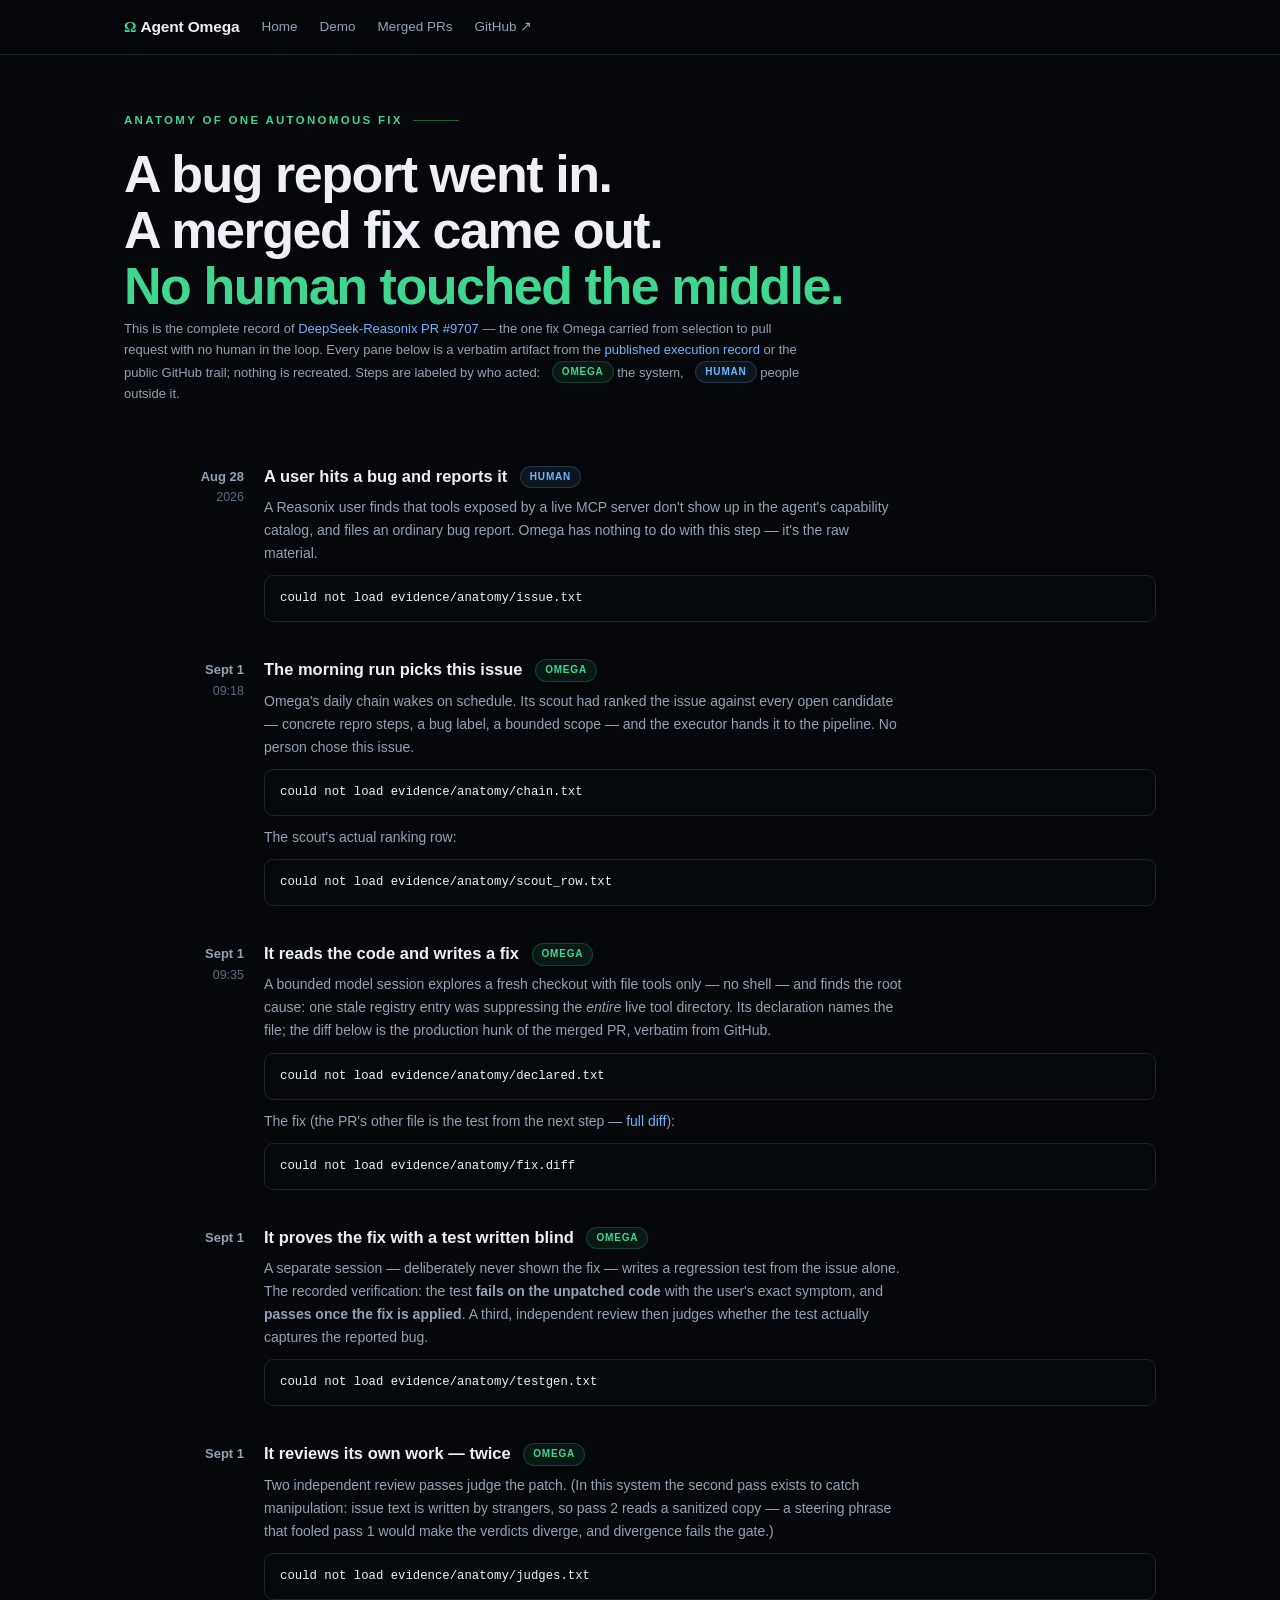
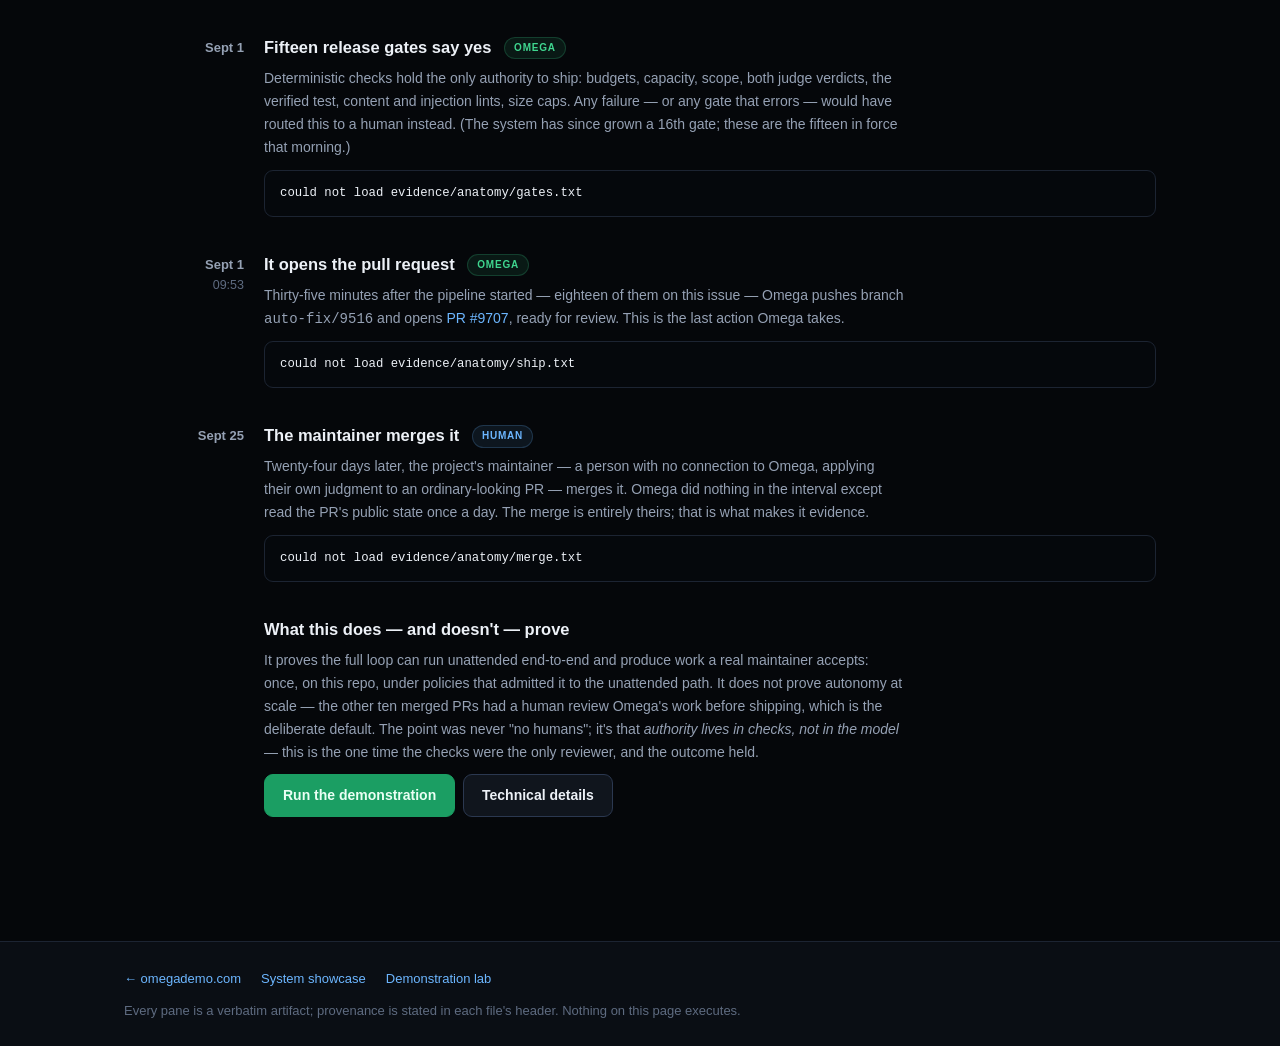
==== site/anatomy.html @ 87afea17 "Agent Omega Demonstration Lab — runnable verification of the core claims" ====
<!doctype html>
<html lang="en">
<head>
<meta charset="utf-8">
<meta name="viewport" content="width=device-width, initial-scale=1">
<title>Anatomy of one autonomous fix — Agent Omega</title>
<meta name="description" content="The complete, evidence-backed story of DeepSeek-Reasonix PR #9707: a bug report, an autonomous localization, patch, regression test, two reviews and 15 gates — and a maintainer's merge 24 days later.">
<meta http-equiv="Content-Security-Policy" content="default-src 'none'; script-src 'self'; style-src 'self' 'unsafe-inline'; img-src 'self' data:; connect-src 'self'; base-uri 'none'; form-action 'none'">
<meta property="og:title" content="Anatomy of one autonomous fix — Agent Omega">
<meta property="og:description" content="Issue filed Aug 28. Fixed, tested, reviewed, gated and shipped by a machine Sept 1 in 18 minutes. Merged by the maintainer Sept 25. Every step with its real artifact.">
<meta property="og:image" content="https://omegademo.com/og.png">
<link rel="icon" href="data:image/svg+xml,%3Csvg xmlns='http://www.w3.org/2000/svg' viewBox='0 0 32 32'%3E%3Crect width='32' height='32' rx='6' fill='%2305070a'/%3E%3Ctext x='16' y='23' font-size='20' text-anchor='middle' fill='%233fd68f' font-family='Georgia,serif'%3EΩ%3C/text%3E%3C/svg%3E">
<link rel="stylesheet" href="style.css">
<style>
  .step { display:grid; grid-template-columns:120px 1fr; gap:20px; margin:34px 0; }
  .step > * { min-width:0; }
  .when { color:var(--faint); font-size:12.5px; text-align:right;
          font-variant-numeric:tabular-nums; padding-top:3px; }
  .when b { display:block; color:var(--dim); font-size:13px; }
  .act { display:inline-block; font-size:10px; padding:2px 9px; border-radius:20px;
         font-weight:700; letter-spacing:.08em; margin-left:8px; vertical-align:2px; }
  .act.sys { color:var(--green); background:#3fd68f16; border:1px solid #3fd68f33; }
  .act.hum { color:var(--blue); background:#6cb6ff16; border:1px solid #6cb6ff33; }
  .step h3 { margin:0 0 6px; font-size:16.5px; }
  .step p { margin:0 0 10px; color:var(--dim); font-size:14px; max-width:640px; }
  .step .console { max-height:340px; }
  @media (max-width:760px){ .step { grid-template-columns:1fr; gap:6px; }
    .when { text-align:left; } }
</style>
</head>
<body>

<header class="nav"><div class="wrapm">
  <span class="brand"><span class="om">Ω</span> Agent Omega</span>
  <nav aria-label="Sections" style="display:contents">
    <a class="nl" href="index.html">Home</a>
    <a class="nl" href="index.html#demo">Demo</a>
    <a class="nl" href="index.html#prs">Merged PRs</a>
    <a class="nl" href="https://github.com/SillyZir/Agent-Omega">GitHub <span aria-hidden="true">↗</span></a>
  </nav>
</div></header>

<main>
<section style="padding-bottom:10px">
  <div class="kicker">Anatomy of one autonomous fix</div>
  <h1>A bug report went in.<br>A merged fix came out.<br>
      <span class="hl">No human touched the middle.</span></h1>
  <p class="cap" style="max-width:680px">This is the complete record of
  <a href="https://github.com/esengine/DeepSeek-Reasonix/pull/9707">DeepSeek-Reasonix
  PR #9707</a> — the one fix Omega carried from selection to pull request with
  no human in the loop. Every pane below is a verbatim artifact from the
  <a href="https://github.com/SillyZir/Agent-Omega/blob/main/examples/sample_execution_log.md">published
  execution record</a> or the public GitHub trail; nothing is recreated. Steps
  are labeled by who acted: <span class="act sys">OMEGA</span> the system,
  <span class="act hum">HUMAN</span> people outside it.</p>
</section>

<section style="padding-top:0">

  <div class="step">
    <div class="when"><b>Aug 28</b> 2026</div>
    <div>
      <h3>A user hits a bug and reports it <span class="act hum">HUMAN</span></h3>
      <p>A Reasonix user finds that tools exposed by a live MCP server don't
      show up in the agent's capability catalog, and files an ordinary bug
      report. Omega has nothing to do with this step — it's the raw material.</p>
      <div class="console" data-fill="evidence/anatomy/issue.txt" data-eager>loading…</div>
    </div>
  </div>

  <div class="step">
    <div class="when"><b>Sept 1</b> 09:18</div>
    <div>
      <h3>The morning run picks this issue <span class="act sys">OMEGA</span></h3>
      <p>Omega's daily chain wakes on schedule. Its scout had ranked the issue
      against every open candidate — concrete repro steps, a bug label, a
      bounded scope — and the executor hands it to the pipeline. No person
      chose this issue.</p>
      <div class="console" data-fill="evidence/anatomy/chain.txt" data-eager style="max-height:120px">loading…</div>
      <p style="margin-top:10px">The scout's actual ranking row:</p>
      <div class="console" data-fill="evidence/anatomy/scout_row.txt" data-eager style="max-height:170px">loading…</div>
    </div>
  </div>

  <div class="step">
    <div class="when"><b>Sept 1</b> 09:35</div>
    <div>
      <h3>It reads the code and writes a fix <span class="act sys">OMEGA</span></h3>
      <p>A bounded model session explores a fresh checkout with file tools only
      — no shell — and finds the root cause: one stale registry entry was
      suppressing the <i>entire</i> live tool directory. Its declaration names
      the file; the diff below is the production hunk of the merged PR,
      verbatim from GitHub.</p>
      <div class="console" data-fill="evidence/anatomy/declared.txt" data-eager style="max-height:200px">loading…</div>
      <p style="margin-top:10px">The fix (the PR's other file is the test from
      the next step — <a href="https://github.com/esengine/DeepSeek-Reasonix/pull/9707/files">full
      diff</a>):</p>
      <div class="console" data-fill="evidence/anatomy/fix.diff" data-eager>loading…</div>
    </div>
  </div>

  <div class="step">
    <div class="when"><b>Sept 1</b> </div>
    <div>
      <h3>It proves the fix with a test written blind <span class="act sys">OMEGA</span></h3>
      <p>A separate session — deliberately never shown the fix — writes a
      regression test from the issue alone. The recorded verification: the
      test <b>fails on the unpatched code</b> with the user's exact symptom,
      and <b>passes once the fix is applied</b>. A third, independent review
      then judges whether the test actually captures the reported bug.</p>
      <div class="console" data-fill="evidence/anatomy/testgen.txt" data-eager>loading…</div>
    </div>
  </div>

  <div class="step">
    <div class="when"><b>Sept 1</b> </div>
    <div>
      <h3>It reviews its own work — twice <span class="act sys">OMEGA</span></h3>
      <p>Two independent review passes judge the patch. (In this system the
      second pass exists to catch manipulation: issue text is written by
      strangers, so pass 2 reads a sanitized copy — a steering phrase that
      fooled pass 1 would make the verdicts diverge, and divergence fails the
      gate.)</p>
      <div class="console" data-fill="evidence/anatomy/judges.txt" data-eager>loading…</div>
    </div>
  </div>

  <div class="step">
    <div class="when"><b>Sept 1</b> </div>
    <div>
      <h3>Fifteen release gates say yes <span class="act sys">OMEGA</span></h3>
      <p>Deterministic checks hold the only authority to ship: budgets,
      capacity, scope, both judge verdicts, the verified test, content and
      injection lints, size caps. Any failure — or any gate that errors —
      would have routed this to a human instead. (The system has since grown a
      16th gate; these are the fifteen in force that morning.)</p>
      <div class="console" data-fill="evidence/anatomy/gates.txt" data-eager style="max-height:380px">loading…</div>
    </div>
  </div>

  <div class="step">
    <div class="when"><b>Sept 1</b> 09:53</div>
    <div>
      <h3>It opens the pull request <span class="act sys">OMEGA</span></h3>
      <p>Thirty-five minutes after the pipeline started — eighteen of them on
      this issue — Omega pushes branch <span class="mono">auto-fix/9516</span>
      and opens <a href="https://github.com/esengine/DeepSeek-Reasonix/pull/9707">PR
      #9707</a>, ready for review. This is the last action Omega takes.</p>
      <div class="console" data-fill="evidence/anatomy/ship.txt" data-eager style="max-height:220px">loading…</div>
    </div>
  </div>

  <div class="step">
    <div class="when"><b>Sept 25</b> </div>
    <div>
      <h3>The maintainer merges it <span class="act hum">HUMAN</span></h3>
      <p>Twenty-four days later, the project's maintainer — a person with no
      connection to Omega, applying their own judgment to an ordinary-looking
      PR — merges it. Omega did nothing in the interval except read the PR's
      public state once a day. The merge is entirely theirs; that is what makes
      it evidence.</p>
      <div class="console" data-fill="evidence/anatomy/merge.txt" data-eager style="max-height:240px">loading…</div>
    </div>
  </div>

  <div class="step">
    <div class="when"></div>
    <div>
      <h3>What this does — and doesn't — prove</h3>
      <p>It proves the full loop can run unattended end-to-end and produce work
      a real maintainer accepts: once, on this repo, under policies that
      admitted it to the unattended path. It does not prove autonomy at scale —
      the other ten merged PRs had a human review Omega's work before shipping,
      which is the deliberate default. The point was never "no humans"; it's
      that <i>authority lives in checks, not in the model</i> — this is the one
      time the checks were the only reviewer, and the outcome held.</p>
      <p><a class="btn primary" href="index.html#demo">Run the demonstration</a>
         &nbsp;<a class="btn" href="index.html#details">Technical details</a></p>
    </div>
  </div>

</section>
</main>

<footer><section>
  <div class="foot-links">
    <a href="index.html">← omegademo.com</a>
    <a href="https://github.com/SillyZir/Agent-Omega">System showcase</a>
    <a href="https://github.com/SillyZir/agent-omega-lab">Demonstration lab</a>
  </div>
  <div>Every pane is a verbatim artifact; provenance is stated in each file's
  header. Nothing on this page executes.</div>
</section></footer>

<script src="app.js"></script>
</body>
</html>
---- site/style.css ----
/* omegademo.com — design system. No external resources by policy. */
:root {
  --bg:#05070a; --s1:#0a0e14; --s2:#10151d;
  --line:#1c2432; --line2:#2b3850;
  --fg:#edf1f7; --dim:#95a1b4; --faint:#5e6b80;
  --green:#3fd68f; --green2:#1b9e63; --blue:#6cb6ff; --amber:#d9a62e; --red:#ff6f66;
  --ok:#3fd68f; --bad:#ff6f66;
  --r1:9px; --r2:13px; --r3:18px; --maxw:1080px;
  --mono:ui-monospace,SFMono-Regular,Menlo,Consolas,monospace;
}
* { box-sizing:border-box; }
html { scroll-behavior:smooth; }
@media (prefers-reduced-motion: reduce) { html { scroll-behavior:auto; } }
body { background:var(--bg); color:var(--fg); margin:0;
       font:15.5px/1.65 -apple-system,BlinkMacSystemFont,"Segoe UI",Helvetica,Arial,sans-serif;
       -webkit-font-smoothing:antialiased; text-rendering:optimizeLegibility; }
code, pre, .mono { font-family:var(--mono); }
::selection { background:#1b9e6355; }
a { color:var(--blue); text-decoration:none; }
a:hover { text-decoration:underline; text-underline-offset:3px; }
:focus-visible { outline:2px solid var(--green); outline-offset:2px; border-radius:4px; }
.skip { position:absolute; left:-999px; top:0; background:var(--green);
        color:#04130c; padding:8px 14px; z-index:50; border-radius:0 0 8px 0; }
.skip:focus { left:0; }

/* motion (hero entrance + tab crossfade), disabled for reduced-motion */
@keyframes rise { from { opacity:0; transform:translateY(12px); } to { opacity:1; transform:none; } }
@keyframes fadein { from { opacity:0; } to { opacity:1; } }
@media (prefers-reduced-motion: no-preference) {
  .rise { animation:rise .55s cubic-bezier(.2,.7,.3,1) both; }
  .rise.d1 { animation-delay:.06s; } .rise.d2 { animation-delay:.12s; }
  .rise.d3 { animation-delay:.18s; } .rise.d4 { animation-delay:.26s; }
  [data-view].showing { animation:fadein .28s ease both; }
  .repo, .feat, .btn, .tab, details.acc { transition:border-color .18s ease,
       transform .18s ease, box-shadow .18s ease, background .18s ease; }
  .repo:hover, .feat:hover { transform:translateY(-2px); border-color:var(--line2);
       box-shadow:0 10px 28px -16px #000; }
}

.wrapm { max-width:var(--maxw); margin:0 auto; padding:0 24px; }
header.nav { position:sticky; top:0; z-index:10; background:#05070ae8;
      border-bottom:1px solid var(--line); backdrop-filter:blur(10px); }
header.nav .wrapm { display:flex; align-items:center; gap:22px; min-height:54px;
      flex-wrap:nowrap; overflow-x:auto; scrollbar-width:none; }
header.nav .wrapm::-webkit-scrollbar { display:none; }
.brand { font-weight:750; color:var(--fg); font-size:15.5px; letter-spacing:-.01em; }
.brand .om { color:var(--green); font-family:Georgia,'Times New Roman',serif; }
header.nav a.nl { color:var(--dim); font-size:13.5px; font-weight:500; }
header.nav a.nl:hover { color:var(--fg); text-decoration:none; }
.btn { display:inline-flex; align-items:center; gap:8px; padding:9px 18px;
       border-radius:var(--r1); font-size:14px; font-weight:600;
       border:1px solid var(--line2); background:var(--s2); color:var(--fg); }
.btn.primary { background:var(--green2); border-color:var(--green2); color:#eafff4; }
.btn.primary:hover { background:#1fb471; }
.btn:hover { text-decoration:none; border-color:var(--faint); }

main { display:block; }
section { max-width:var(--maxw); margin:0 auto; padding:56px 24px; min-width:0; }
.kicker { color:var(--green); font-size:11.5px; text-transform:uppercase;
          letter-spacing:.2em; font-weight:700; display:flex; align-items:center; gap:10px; }
.kicker::after { content:""; height:1px; width:46px; background:var(--green2); opacity:.6; }
h1 { font-size:clamp(34px, 5.4vw, 52px); margin:.3em 0 0; letter-spacing:-.028em;
     line-height:1.08; font-weight:750; }
h1 .hl { color:var(--green); }
.h1sub { font-size:clamp(17px, 2.6vw, 22px); color:var(--dim); margin:.5em 0 .8em;
         line-height:1.35; font-weight:450; }
h2 { font-size:22px; margin:0 0 4px; letter-spacing:-.015em; font-weight:700; }
.seckick { color:var(--green); font-size:11px; text-transform:uppercase;
           letter-spacing:.18em; font-weight:700; margin-bottom:8px; }
.cap { color:var(--dim); font-size:13px; margin:4px 0 14px; max-width:720px; }

/* hero */
.herobg { background:
    radial-gradient(900px 420px at 12% -8%, #16a36420, transparent 60%),
    radial-gradient(700px 380px at 95% 12%, #6cb6ff0e, transparent 65%); }
.hero { display:grid; grid-template-columns:1.15fr .85fr; gap:44px; align-items:center;
        padding-top:72px; padding-bottom:64px; }
.hero > * { min-width:0; }
.stats { display:flex; gap:34px; flex-wrap:wrap; margin-top:30px; }
a.stat { color:inherit; }
a.stat:hover { text-decoration:none; }
a.stat:hover span { color:var(--green); }
.stat b { display:block; font-size:30px; font-weight:750; letter-spacing:-.02em;
          font-variant-numeric:tabular-nums; }
.stat b em { font-style:normal; color:var(--green); }
.stat span { color:var(--faint); font-size:12px; text-transform:uppercase;
             letter-spacing:.08em; }
.repos { display:grid; grid-template-columns:1fr 1fr; gap:13px; }
.repo { background:linear-gradient(180deg, var(--s2), var(--s1));
        border:1px solid var(--line); border-radius:var(--r2);
        padding:15px 16px; display:flex; gap:12px; align-items:center; }
.av { flex:0 0 36px; height:36px; border-radius:9px; display:grid; place-items:center;
      font:700 16px/1 var(--mono); }
.av1 { background:#1b9e6326; color:var(--green); }
.av2 { background:#6cb6ff22; color:var(--blue); }
.av3 { background:#8e96f328; color:#aab2ff; }
.av4 { background:#d9a62e22; color:var(--amber); }
.av5 { background:#ff6f6620; color:var(--red); }
.repo b { display:block; font-size:13.5px; letter-spacing:-.01em; }
.repo .nn { color:var(--faint); font-size:12px; }
.badge { display:inline-block; font-size:10.5px; padding:2px 9px; border-radius:20px;
         font-weight:700; letter-spacing:.04em; }
.badge.m { color:var(--green); background:#3fd68f1a; border:1px solid #3fd68f33; }
.badge.a { color:var(--blue); background:#6cb6ff1a; border:1px solid #6cb6ff33; }
.repo.wide { grid-column:1 / -1; justify-content:space-between; }

/* demo card */
.democard { background:var(--s1); border:1px solid var(--line2);
            border-radius:var(--r3); overflow:hidden;
            box-shadow:0 24px 60px -32px #000, 0 0 0 1px #ffffff06 inset; }
.demohead { display:flex; align-items:center; gap:11px; padding:14px 20px;
            border-bottom:1px solid var(--line); font-size:14px; font-weight:650;
            background:var(--s2); flex-wrap:wrap; }
.dot { width:9px; height:9px; border-radius:50%; background:var(--green);
       box-shadow:0 0 10px var(--green); }
.demohead .mode { color:var(--faint); font-weight:450; font-size:12.5px; }
.demobody { display:grid; grid-template-columns:216px 1fr; }
.steps { border-right:1px solid var(--line); padding:16px 18px; font-size:13px;
         background:var(--s1); }
.steps div { margin:11px 0; color:var(--dim); display:flex; gap:9px; align-items:baseline; }
.steps .tick { color:var(--green); font-weight:700; }
.demomain { padding:16px 18px 18px; min-width:0; background:var(--s1); }
.tabs { display:flex; gap:8px; overflow-x:auto; -webkit-overflow-scrolling:touch;
        margin-bottom:14px; scrollbar-width:none; }
.tabs::-webkit-scrollbar { display:none; }
.tab { cursor:pointer; border:1px solid var(--line); background:var(--s2);
       color:var(--dim); border-radius:20px; padding:7px 15px; font:inherit;
       font-size:13px; font-weight:600; white-space:nowrap; flex:0 0 auto; }
.tab:hover { color:var(--fg); border-color:var(--line2); }
.tab[aria-selected="true"] { border-color:var(--green2); color:var(--green);
       background:#10231a; }
.panes2 { display:grid; grid-template-columns:1fr 1fr; gap:13px; }
.panes2 > * { min-width:0; }
.pane { border:1px solid var(--line); border-radius:var(--r1); overflow:hidden;
        background:#05080c; }
.pane h3 { margin:0; padding:9px 13px; font-size:12px; letter-spacing:.03em;
           border-bottom:1px solid var(--line); font-weight:700; }
.pane.red h3 { color:var(--red); background:#ff6f6610; }
.pane.green h3 { color:var(--green); background:#3fd68f10; }
.pane pre { margin:0; padding:11px 13px; font-size:12px; line-height:1.55;
            white-space:pre-wrap; max-height:235px; overflow:auto; }
.console { background:#05080c; border:1px solid var(--line); border-radius:var(--r1);
           padding:13px 15px; font-size:12.3px; line-height:1.55; max-height:430px;
           overflow:auto; white-space:pre-wrap; max-width:100%; font-family:var(--mono); }
.console::-webkit-scrollbar, .pane pre::-webkit-scrollbar { width:9px; height:9px; }
.console::-webkit-scrollbar-thumb, .pane pre::-webkit-scrollbar-thumb {
           background:var(--line2); border-radius:8px; border:2px solid #05080c; }
.strip { margin-top:13px; border-radius:var(--r1); padding:10px 15px; font-size:13.5px;
         font-weight:650; display:flex; gap:10px; align-items:center; }
.strip.go { background:#0d2318; color:var(--green); border:1px solid #1e4430; }
.strip.no { background:#2a1113; color:var(--red); border:1px solid #522126; }
.strip .g { font-weight:800; }
.prov { font-size:12.5px; color:var(--faint); margin:12px 4px 0; }
.banner { display:block; margin-top:10px; font-weight:700; }
.b-det { color:var(--blue); } .b-rec { color:var(--amber); } .b-live { color:var(--red); }
.pass { color:var(--ok); } .fail { color:var(--bad); }
.ship { color:var(--ok); font-weight:700; }
.blocked { color:var(--amber); font-weight:700; }
.notblocked { color:var(--bad); font-weight:700; background:#ff6f6622; }

/* PR table */
.prtable { background:var(--s1); border:1px solid var(--line); border-radius:var(--r2);
           overflow:hidden; }
.prtable table { border-collapse:collapse; width:100%; font-size:13.5px; }
.prtable th { text-align:left; color:var(--faint); font-weight:650; font-size:11px;
              text-transform:uppercase; letter-spacing:.08em;
              padding:11px 16px; border-bottom:1px solid var(--line); background:var(--s2); }
.prtable td { padding:10px 16px; border-bottom:1px solid var(--line); vertical-align:top; }
.prtable tr:last-child td { border-bottom:none; }
.prtable tbody tr:hover { background:#ffffff05; }
.prtable .t { color:var(--dim); font-size:12.8px; }
.prtable td.d { color:var(--faint); font-variant-numeric:tabular-nums; white-space:nowrap; }

/* feature cards */
.feats { display:grid; grid-template-columns:repeat(4,1fr); gap:13px; }
.feat { background:var(--s1); border:1px solid var(--line); border-radius:var(--r2);
        padding:16px; font-size:12.8px; color:var(--dim); min-width:0; }
.feat b { display:block; color:var(--fg); font-size:13.5px; margin-bottom:5px; }
.feat .ic { color:var(--green); font-size:15px; display:block; margin-bottom:8px; }

/* design decisions */
.decs { display:grid; grid-template-columns:repeat(3,1fr); gap:13px; }
.dec { background:var(--s1); border:1px solid var(--line); border-radius:var(--r2);
       padding:16px 17px; font-size:13.2px; color:var(--dim); min-width:0; }
.dec b { color:var(--fg); font-size:14px; }
.dec p { margin:8px 0 0; }
.dec .tm { color:var(--faint); font-size:12.5px; }
.dec .tm b { color:var(--dim); font-size:12.5px; }

/* accordions */
details.acc { background:var(--s1); border:1px solid var(--line);
              border-radius:var(--r2); margin:11px 0; overflow:hidden; }
details.acc:hover { border-color:var(--line2); }
details.acc summary { cursor:pointer; padding:14px 18px; font-size:14.5px;
              font-weight:650; list-style:none; display:flex;
              justify-content:space-between; gap:12px; align-items:center; }
details.acc summary::-webkit-details-marker { display:none; }
details.acc summary::after { content:"+"; color:var(--faint); font-size:17px;
              font-weight:400; }
details.acc[open] summary::after { content:"–"; }
details.acc[open] summary { border-bottom:1px solid var(--line); color:var(--green); }
details.acc .inner { padding:14px 18px 18px; }
@media (prefers-reduced-motion: no-preference) {
  details.acc[open] .inner { animation:fadein .3s ease both; }
}
.grid2 { display:grid; grid-template-columns:1fr 1fr; gap:14px; }
.grid2 > * { min-width:0; }
.cmp h3 { margin:0 0 6px; font-size:14px; }
.cmp .good h3 { color:var(--green); } .cmp .bad h3 { color:var(--red); }
ul { padding-left:20px; margin:8px 0; } li { margin:6px 0; font-size:14px; }
footer { border-top:1px solid var(--line); margin-top:24px; background:var(--s1); }
footer section { padding:26px 24px; font-size:13px; color:var(--faint); }
.foot-links { display:flex; gap:20px; flex-wrap:wrap; margin-bottom:10px; }

/* hero-embedded technical details */
.herodetails { min-width:0; }
.herodetails details.acc { margin:8px 0; }
.herodetails details.acc summary { font-size:13px; padding:10px 14px; }
.herodetails .inner { padding:10px 14px 14px; }
.herodetails .grid2 { grid-template-columns:1fr; }
.herodetails .console { max-height:300px; font-size:11.5px; }

@media (max-width: 860px) {
  section { padding:36px 18px; }
  .hero { grid-template-columns:1fr; gap:28px; padding-top:40px; padding-bottom:36px; }
  .stats { gap:0; display:grid; grid-template-columns:1fr 1fr; row-gap:18px; }
  .demobody { grid-template-columns:1fr; }
  .steps { border-right:none; border-bottom:1px solid var(--line);
           display:flex; flex-wrap:wrap; gap:4px 18px; padding:12px 16px; }
  .steps div { margin:4px 0; }
  .panes2 { grid-template-columns:1fr; }
  .grid2 { grid-template-columns:1fr; }
  .feats { grid-template-columns:1fr 1fr; }
  .decs { grid-template-columns:1fr; }
  /* PR table collapses into cards */
  .prtable table, .prtable tbody, .prtable tr, .prtable td { display:block; }
  .prtable thead { display:none; }
  .prtable tr { padding:11px 16px; border-bottom:1px solid var(--line);
                display:grid; grid-template-columns:1fr auto; gap:2px 12px; }
  .prtable tr:last-child { border-bottom:none; }
  .prtable td { padding:0; border:none; }
  .prtable td.d { grid-column:2; grid-row:1; text-align:right; }
  .prtable .t { grid-column:1 / -1; }
  header.nav .wrapm { gap:15px; }
  header.nav a.nl { font-size:13px; }
  .brand { font-size:14.5px; white-space:nowrap; }
}
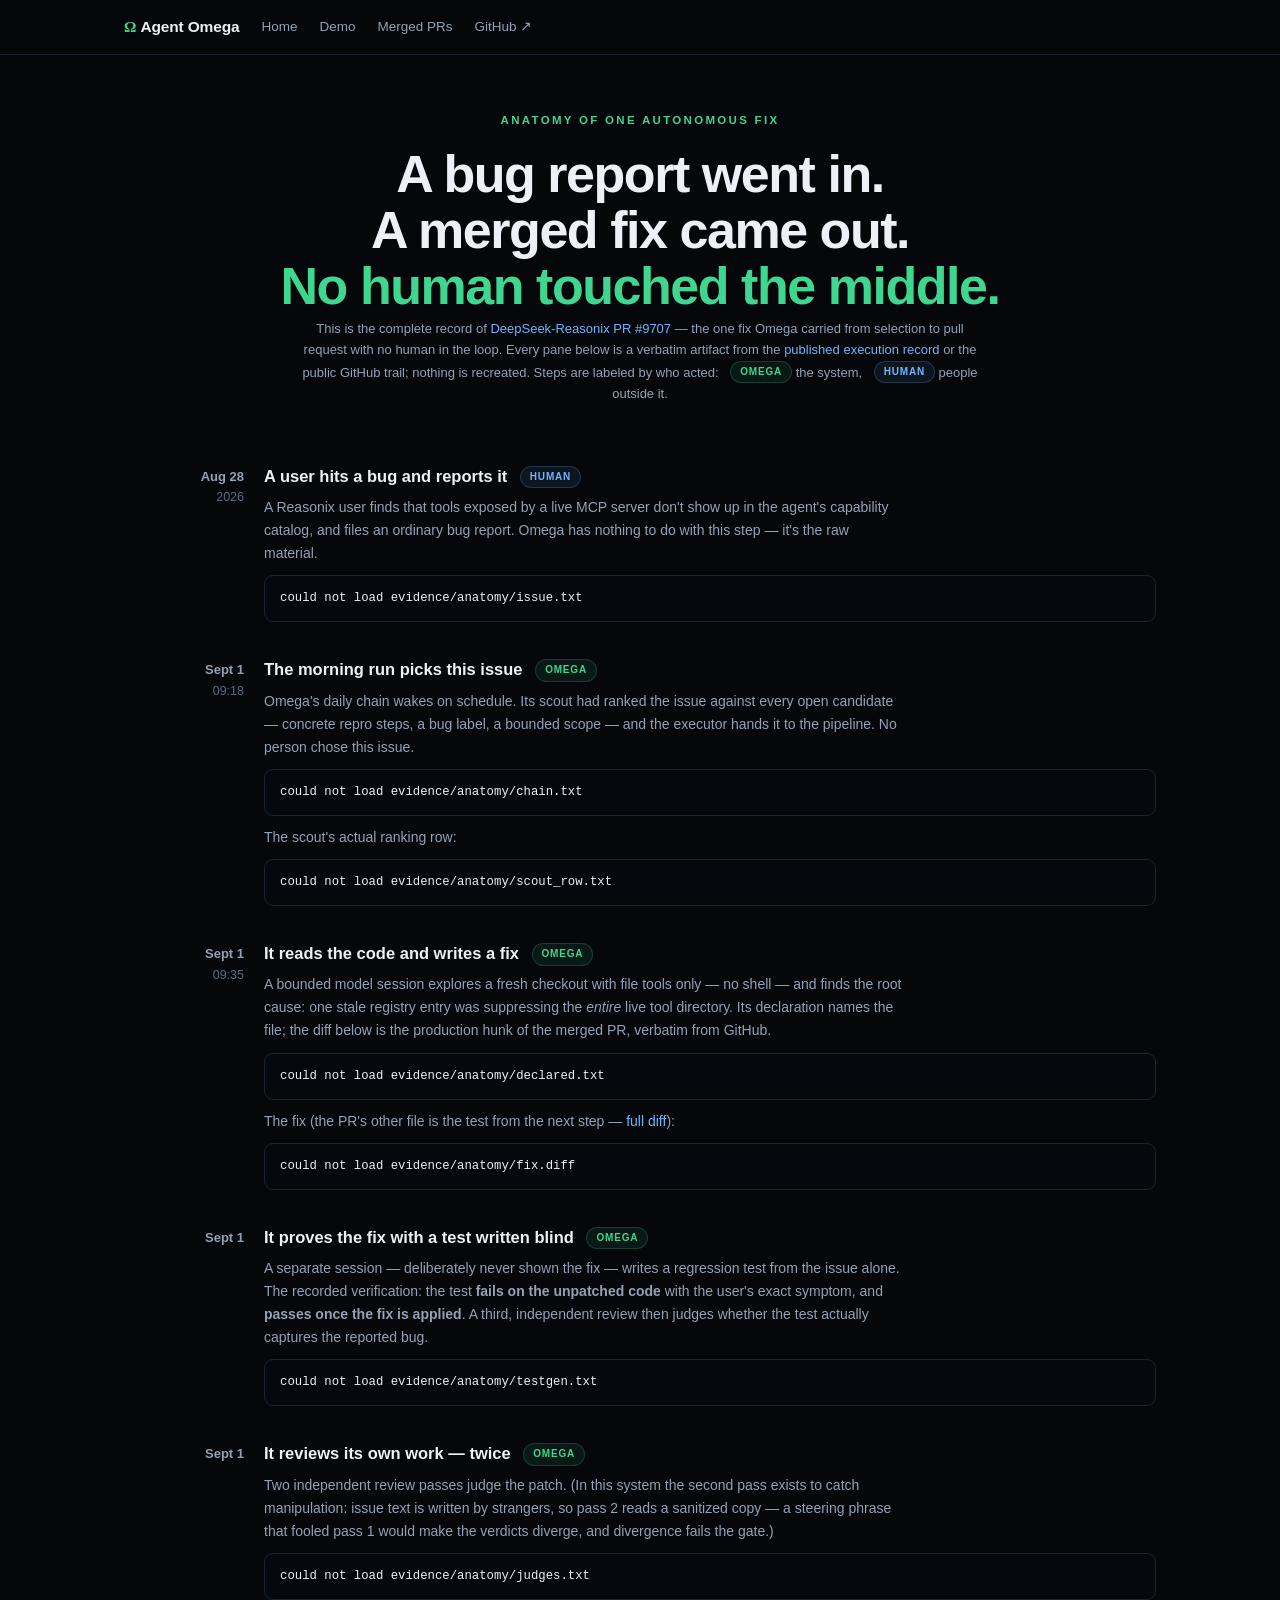
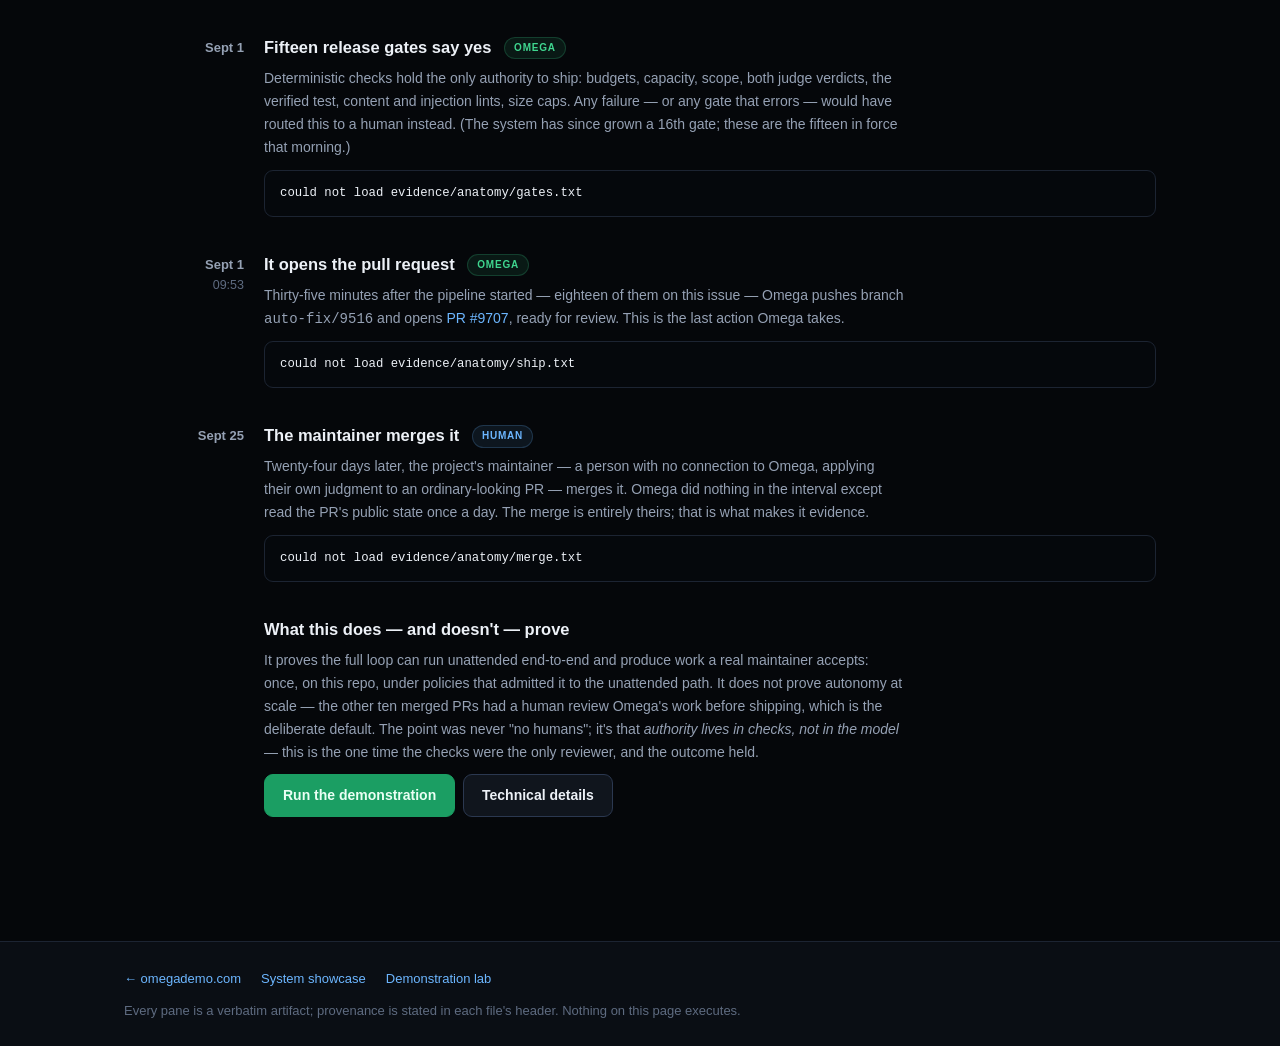
==== commit 786e9b0e: "anatomy: centered opener" ====
--- a/site/anatomy.html
+++ b/site/anatomy.html
@@ -24,6 +24,10 @@
   .step h3 { margin:0 0 6px; font-size:16.5px; }
   .step p { margin:0 0 10px; color:var(--dim); font-size:14px; max-width:640px; }
   .step .console { max-height:340px; }
+  .intro { text-align:center; }
+  .intro .kicker { justify-content:center; }
+  .intro .kicker::after { display:none; }
+  .intro .cap { margin-left:auto; margin-right:auto; }
   @media (max-width:760px){ .step { grid-template-columns:1fr; gap:6px; }
     .when { text-align:left; } }
 </style>
@@ -41,7 +45,7 @@
 </div></header>
 
 <main>
-<section style="padding-bottom:10px">
+<section class="intro" style="padding-bottom:10px">
   <div class="kicker">Anatomy of one autonomous fix</div>
   <h1>A bug report went in.<br>A merged fix came out.<br>
       <span class="hl">No human touched the middle.</span></h1>
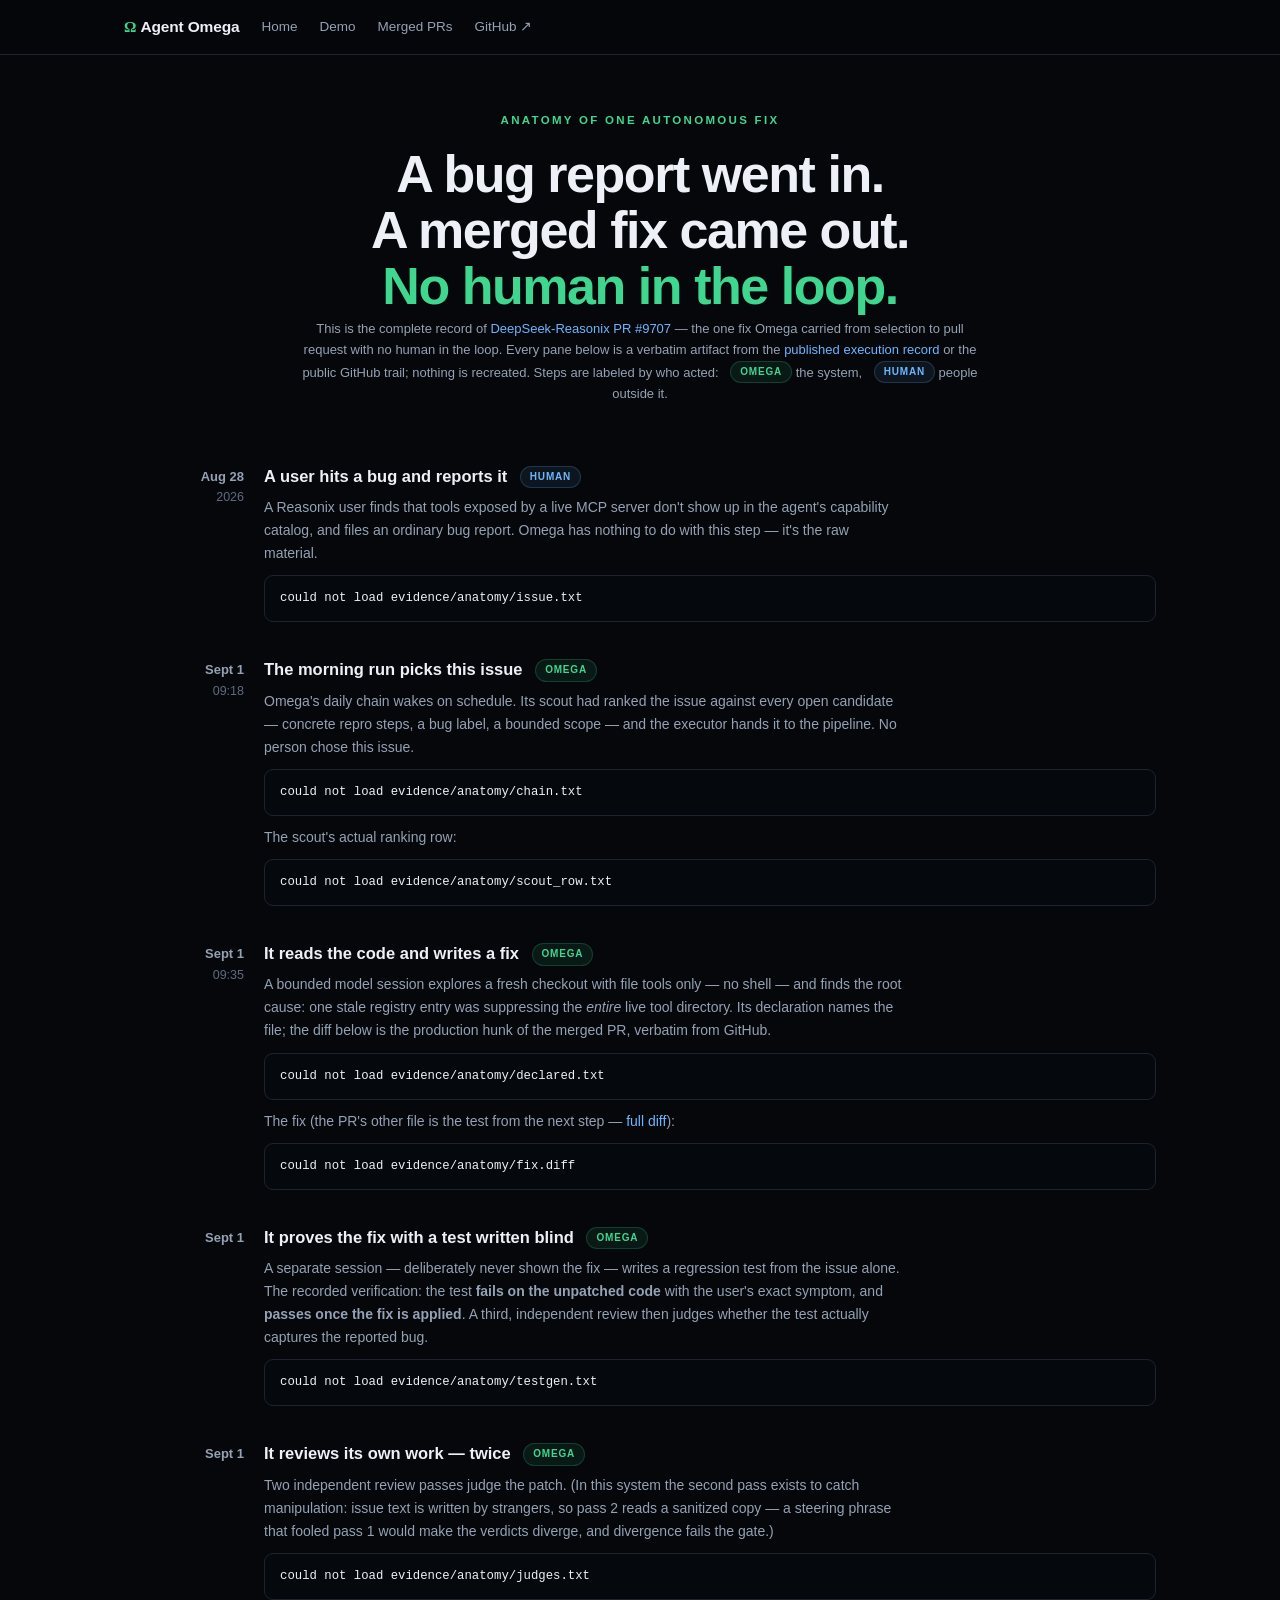
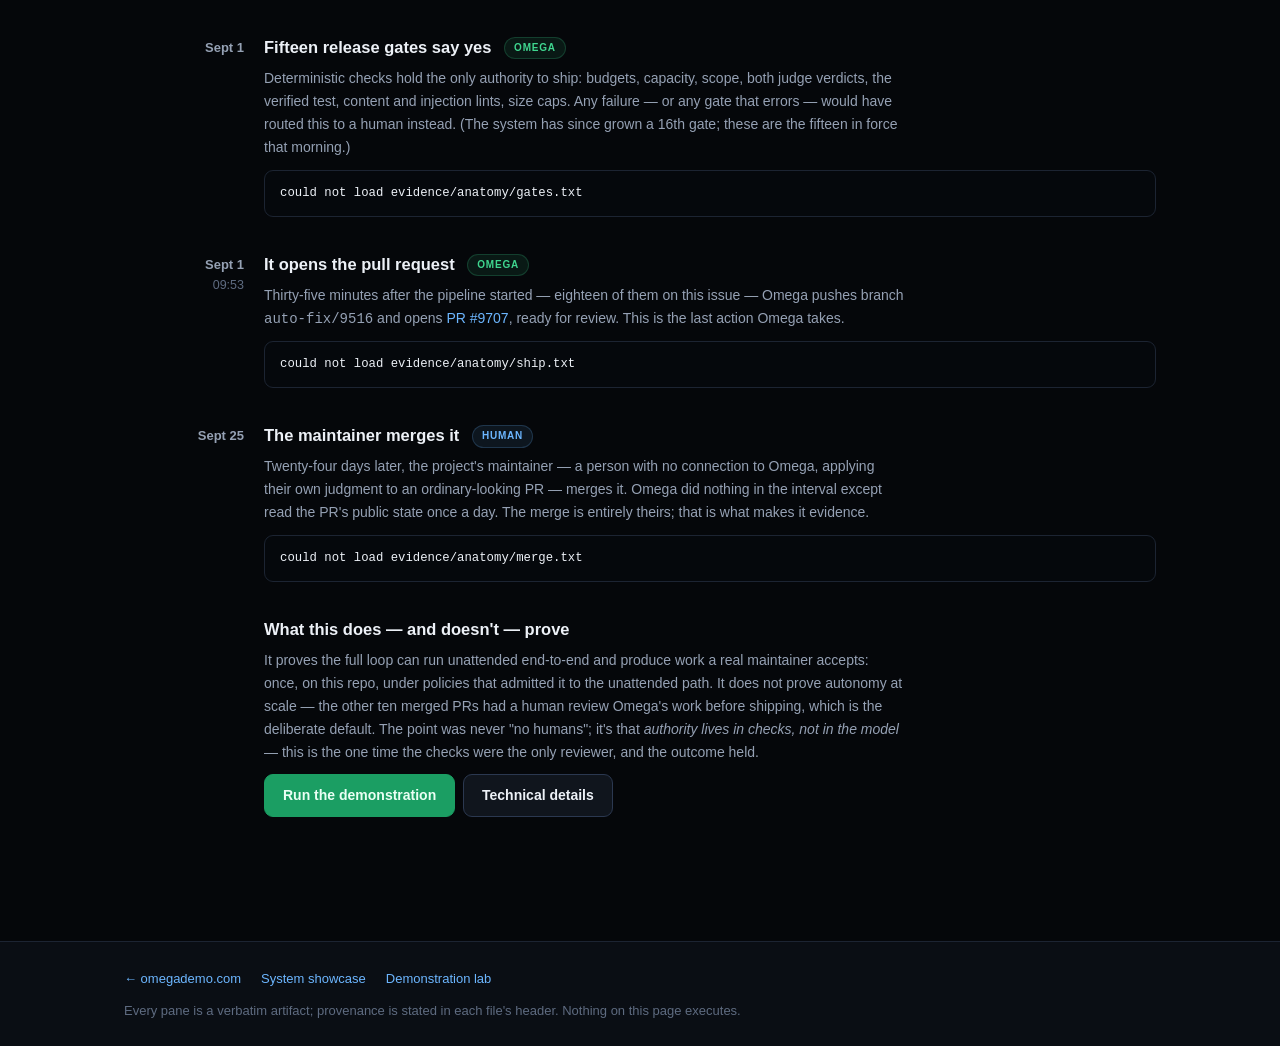
==== commit 014eb26f: "anatomy: hero line — no human in the loop" ====
--- a/site/anatomy.html
+++ b/site/anatomy.html
@@ -48,7 +48,7 @@
 <section class="intro" style="padding-bottom:10px">
   <div class="kicker">Anatomy of one autonomous fix</div>
   <h1>A bug report went in.<br>A merged fix came out.<br>
-      <span class="hl">No human touched the middle.</span></h1>
+      <span class="hl">No human in the loop.</span></h1>
   <p class="cap" style="max-width:680px">This is the complete record of
   <a href="https://github.com/esengine/DeepSeek-Reasonix/pull/9707">DeepSeek-Reasonix
   PR #9707</a> — the one fix Omega carried from selection to pull request with
@@ -61,7 +61,7 @@
 
 <section style="padding-top:0">
 
-  <div class="step">
+  <div class="step" id="issue">
     <div class="when"><b>Aug 28</b> 2026</div>
     <div>
       <h3>A user hits a bug and reports it <span class="act hum">HUMAN</span></h3>
@@ -72,7 +72,7 @@
     </div>
   </div>
 
-  <div class="step">
+  <div class="step" id="scout">
     <div class="when"><b>Sept 1</b> 09:18</div>
     <div>
       <h3>The morning run picks this issue <span class="act sys">OMEGA</span></h3>
@@ -86,7 +86,7 @@
     </div>
   </div>
 
-  <div class="step">
+  <div class="step" id="fix">
     <div class="when"><b>Sept 1</b> 09:35</div>
     <div>
       <h3>It reads the code and writes a fix <span class="act sys">OMEGA</span></h3>
@@ -103,7 +103,7 @@
     </div>
   </div>
 
-  <div class="step">
+  <div class="step" id="testgen">
     <div class="when"><b>Sept 1</b> </div>
     <div>
       <h3>It proves the fix with a test written blind <span class="act sys">OMEGA</span></h3>
@@ -116,7 +116,7 @@
     </div>
   </div>
 
-  <div class="step">
+  <div class="step" id="judges">
     <div class="when"><b>Sept 1</b> </div>
     <div>
       <h3>It reviews its own work — twice <span class="act sys">OMEGA</span></h3>
@@ -129,7 +129,7 @@
     </div>
   </div>
 
-  <div class="step">
+  <div class="step" id="gates-prod">
     <div class="when"><b>Sept 1</b> </div>
     <div>
       <h3>Fifteen release gates say yes <span class="act sys">OMEGA</span></h3>
@@ -142,7 +142,7 @@
     </div>
   </div>
 
-  <div class="step">
+  <div class="step" id="ship">
     <div class="when"><b>Sept 1</b> 09:53</div>
     <div>
       <h3>It opens the pull request <span class="act sys">OMEGA</span></h3>
@@ -154,7 +154,7 @@
     </div>
   </div>
 
-  <div class="step">
+  <div class="step" id="merge">
     <div class="when"><b>Sept 25</b> </div>
     <div>
       <h3>The maintainer merges it <span class="act hum">HUMAN</span></h3>
--- a/site/style.css
+++ b/site/style.css
@@ -45,13 +45,16 @@
 header.nav .wrapm::-webkit-scrollbar { display:none; }
 .brand { font-weight:750; color:var(--fg); font-size:15.5px; letter-spacing:-.01em; }
 .brand .om { color:var(--green); font-family:Georgia,'Times New Roman',serif; }
-header.nav a.nl { color:var(--dim); font-size:13.5px; font-weight:500; }
+header.nav a.nl { color:var(--dim); font-size:13.5px; font-weight:500;
+                  white-space:nowrap; }
 header.nav a.nl:hover { color:var(--fg); text-decoration:none; }
 .btn { display:inline-flex; align-items:center; gap:8px; padding:9px 18px;
        border-radius:var(--r1); font-size:14px; font-weight:600;
        border:1px solid var(--line2); background:var(--s2); color:var(--fg); }
 .btn.primary { background:var(--green2); border-color:var(--green2); color:#eafff4; }
 .btn.primary:hover { background:#1fb471; }
+.btn.blue { background:#1f6feb; border-color:#1f6feb; color:#eaf3ff; }
+.btn.blue:hover { background:#3b82f6; }
 .btn:hover { text-decoration:none; border-color:var(--faint); }
 
 main { display:block; }
@@ -103,6 +106,28 @@
 .badge.m { color:var(--green); background:#3fd68f1a; border:1px solid #3fd68f33; }
 .badge.a { color:var(--blue); background:#6cb6ff1a; border:1px solid #6cb6ff33; }
 .repo.wide { grid-column:1 / -1; justify-content:space-between; }
+
+/* workflow spine */
+.spine { list-style:none; display:grid; grid-template-columns:repeat(5,1fr);
+         gap:13px; margin:18px 0 0; padding:0; counter-reset:stage; }
+.spine li { position:relative; background:var(--s1); border:1px solid var(--line);
+            border-radius:var(--r2); padding:16px 15px 14px; font-size:12.8px;
+            color:var(--dim); min-width:0; }
+.spine li:not(:last-child)::after { content:"→"; position:absolute;
+            right:-13px; top:18px; width:13px; text-align:center;
+            color:var(--faint); font-size:13px; }
+.spine .sn { display:inline-grid; place-items:center; width:22px; height:22px;
+             border-radius:50%; background:#3fd68f1a; border:1px solid #3fd68f44;
+             color:var(--green); font:700 11px/1 var(--mono); margin-bottom:9px; }
+.spine b { display:block; color:var(--fg); font-size:14px; margin-bottom:3px; }
+.spine p { margin:7px 0 9px; line-height:1.5; }
+.spine a { font-size:12.3px; }
+.ptag { display:inline-block; font-size:9.5px; padding:1px 8px; border-radius:20px;
+        font-weight:700; letter-spacing:.07em; text-transform:uppercase; }
+.ptag.rec { color:var(--amber); background:#d9a62e14; border:1px solid #d9a62e33; }
+.ptag.det { color:var(--blue); background:#6cb6ff14; border:1px solid #6cb6ff33; }
+.ptag.bench { color:#aab2ff; background:#8e96f31a; border:1px solid #8e96f338; }
+.ptag.hum { color:var(--green); background:#3fd68f14; border:1px solid #3fd68f33; }
 
 /* demo card */
 .democard { background:var(--s1); border:1px solid var(--line2);
@@ -158,6 +183,23 @@
 .blocked { color:var(--amber); font-weight:700; }
 .notblocked { color:var(--bad); font-weight:700; background:#ff6f6622; }
 
+/* anatomy teaser */
+.teaser { background:linear-gradient(180deg, var(--s2), var(--s1));
+          border:1px solid var(--line2); border-radius:var(--r3);
+          padding:26px 28px; display:grid; grid-template-columns:1fr auto;
+          gap:24px; align-items:center;
+          box-shadow:0 24px 60px -32px #000, 0 0 0 1px #ffffff06 inset; }
+.teaser > * { min-width:0; }
+.teaser h2 { font-size:clamp(19px, 2.6vw, 24px); line-height:1.25; }
+.hl2 { color:var(--green); }
+.tl { list-style:none; margin:14px 0 0; padding:0; display:flex; gap:26px;
+      flex-wrap:wrap; font-size:13px; color:var(--dim); }
+.tl li { position:relative; max-width:200px; line-height:1.45; }
+.tl li:not(:last-child)::after { content:"→"; position:absolute; right:-19px;
+      top:1px; color:var(--faint); }
+.tl b { display:block; color:var(--fg); font-variant-numeric:tabular-nums; }
+.teasercta { display:flex; flex-direction:column; align-items:flex-start; }
+
 /* PR table */
 .prtable { background:var(--s1); border:1px solid var(--line); border-radius:var(--r2);
            overflow:hidden; }
@@ -177,15 +219,22 @@
         padding:16px; font-size:12.8px; color:var(--dim); min-width:0; }
 .feat b { display:block; color:var(--fg); font-size:13.5px; margin-bottom:5px; }
 .feat .ic { color:var(--green); font-size:15px; display:block; margin-bottom:8px; }
+.nexts .feat { display:flex; flex-direction:column; gap:2px; }
+.nexts .feat a { margin-top:auto; padding-top:8px; font-size:12.5px; }
+.nexts .feat a + a { margin-top:0; padding-top:2px; }
+.snippet { display:block; font-family:var(--mono); font-size:11.3px;
+           background:#05080c; border:1px solid var(--line); border-radius:var(--r1);
+           padding:9px 11px; margin:10px 0 2px; white-space:pre; overflow-x:auto;
+           color:var(--dim); }
 
 /* design decisions */
 .decs { display:grid; grid-template-columns:repeat(3,1fr); gap:13px; }
 .dec { background:var(--s1); border:1px solid var(--line); border-radius:var(--r2);
-       padding:16px 17px; font-size:13.2px; color:var(--dim); min-width:0; }
-.dec b { color:var(--fg); font-size:14px; }
-.dec p { margin:8px 0 0; }
-.dec .tm { color:var(--faint); font-size:12.5px; }
-.dec .tm b { color:var(--dim); font-size:12.5px; }
+       padding:18px; font-size:13.5px; line-height:1.55; color:var(--dim); min-width:0; }
+.dec b { color:var(--fg); font-size:14.5px; display:block; margin-bottom:4px; }
+.dec p { margin:12px 0 0; }
+.dec .lbl { display:block; color:var(--green); font-size:10.5px; font-weight:700;
+            text-transform:uppercase; letter-spacing:.14em; margin-bottom:2px; }
 
 /* accordions */
 details.acc { background:var(--s1); border:1px solid var(--line);
@@ -212,26 +261,71 @@
 footer section { padding:26px 24px; font-size:13px; color:var(--faint); }
 .foot-links { display:flex; gap:20px; flex-wrap:wrap; margin-bottom:10px; }
 
-/* hero-embedded technical details */
-.herodetails { min-width:0; }
-.herodetails details.acc { margin:8px 0; }
-.herodetails details.acc summary { font-size:13px; padding:10px 14px; }
-.herodetails .inner { padding:10px 14px 14px; }
-.herodetails .grid2 { grid-template-columns:1fr; }
-.herodetails .console { max-height:300px; font-size:11.5px; }
+/* hero pipeline trace — replays the one autonomous production run.
+   Base state (no JS, reduced motion) is the completed trace; the sequencer
+   adds .anim and drives .pending/.active/.done per stage. */
+.trace { background:var(--s1); border:1px solid var(--line2); border-radius:var(--r3);
+         overflow:hidden; box-shadow:0 24px 60px -32px #000, 0 0 0 1px #ffffff06 inset; }
+.tracehead { display:flex; align-items:center; gap:10px; padding:13px 18px;
+             border-bottom:1px solid var(--line); font-size:13.5px; font-weight:650;
+             background:var(--s2); flex-wrap:wrap; }
+.tracehead .mode { color:var(--faint); font-weight:450; font-size:12px; margin-left:auto; }
+.tstages { list-style:none; margin:0; padding:18px 18px 8px; }
+.tstage { position:relative; padding:0 0 18px 36px; margin:0; }
+.tstage::before { content:""; position:absolute; left:10px; top:24px; bottom:-2px;
+                  width:2px; background:var(--line); }
+.tstage::after { content:""; position:absolute; left:10px; top:24px; bottom:-2px;
+                 width:2px; background:var(--green2);
+                 transform:scaleY(1); transform-origin:top; }
+.tstage:last-child::before, .tstage:last-child::after { display:none; }
+.tg { position:absolute; left:0; top:2px; width:22px; height:22px; border-radius:50%;
+      display:grid; place-items:center; font:700 11px/1 var(--mono);
+      background:#3fd68f1a; border:1px solid #3fd68f55; color:var(--green); }
+.tg::before { content:"✓"; }
+.tbody { min-width:0; }
+.tbody b { display:block; font-size:13.5px; letter-spacing:-.01em; }
+.tsnip { display:block; font-size:11.5px; color:var(--dim); line-height:1.5;
+         margin-top:2px; overflow-wrap:break-word; }
+.tfoot { border-top:1px solid var(--line); padding:12px 18px; font-size:12.5px;
+         color:var(--dim); background:var(--s2); }
+@media (prefers-reduced-motion: no-preference) {
+  .trace.anim .tg, .trace.anim .tsnip, .trace.anim .tbody b,
+  .trace.anim .tstage::after { transition:opacity .35s ease, transform .4s ease,
+      background .35s ease, border-color .35s ease, color .35s ease; }
+  .trace.anim .tstage.pending .tg { background:var(--s2); border-color:var(--line2);
+      color:transparent; }
+  .trace.anim .tstage.pending .tsnip { opacity:.3; }
+  .trace.anim .tstage.pending .tbody b { opacity:.45; }
+  .trace.anim .tstage.pending::after, .trace.anim .tstage.active::after {
+      transform:scaleY(0); }
+  .trace.anim .tstage.active .tg { background:#6cb6ff1a; border-color:var(--blue);
+      color:var(--blue); animation:tracepulse 1s ease infinite; }
+  .trace.anim .tstage.active .tg::before { content:"●"; font-size:8px; }
+  .trace.anim .tstage.active .tsnip { opacity:1; color:var(--fg); }
+  @keyframes tracepulse {
+    0%,100% { box-shadow:0 0 0 0 #6cb6ff33; } 50% { box-shadow:0 0 0 5px #6cb6ff18; }
+  }
+}
 
 @media (max-width: 860px) {
   section { padding:36px 18px; }
   .hero { grid-template-columns:1fr; gap:28px; padding-top:40px; padding-bottom:36px; }
   .stats { gap:0; display:grid; grid-template-columns:1fr 1fr; row-gap:18px; }
   .demobody { grid-template-columns:1fr; }
-  .steps { border-right:none; border-bottom:1px solid var(--line);
-           display:flex; flex-wrap:wrap; gap:4px 18px; padding:12px 16px; }
-  .steps div { margin:4px 0; }
+  .steps { display:none; }
+  .hidemob { display:none; }
+  .tabs { flex-wrap:wrap; overflow-x:visible; }
   .panes2 { grid-template-columns:1fr; }
   .grid2 { grid-template-columns:1fr; }
   .feats { grid-template-columns:1fr 1fr; }
   .decs { grid-template-columns:1fr; }
+  .spine { grid-template-columns:1fr; gap:10px; }
+  .teaser { grid-template-columns:1fr; padding:20px; }
+  .tl { flex-direction:column; gap:10px; }
+  .tl li { max-width:none; }
+  .tl li:not(:last-child)::after { content:"↓"; position:static; margin-left:8px; }
+  .spine li:not(:last-child)::after { content:"↓"; right:auto; left:19px;
+      top:auto; bottom:-13px; width:auto; }
   /* PR table collapses into cards */
   .prtable table, .prtable tbody, .prtable tr, .prtable td { display:block; }
   .prtable thead { display:none; }
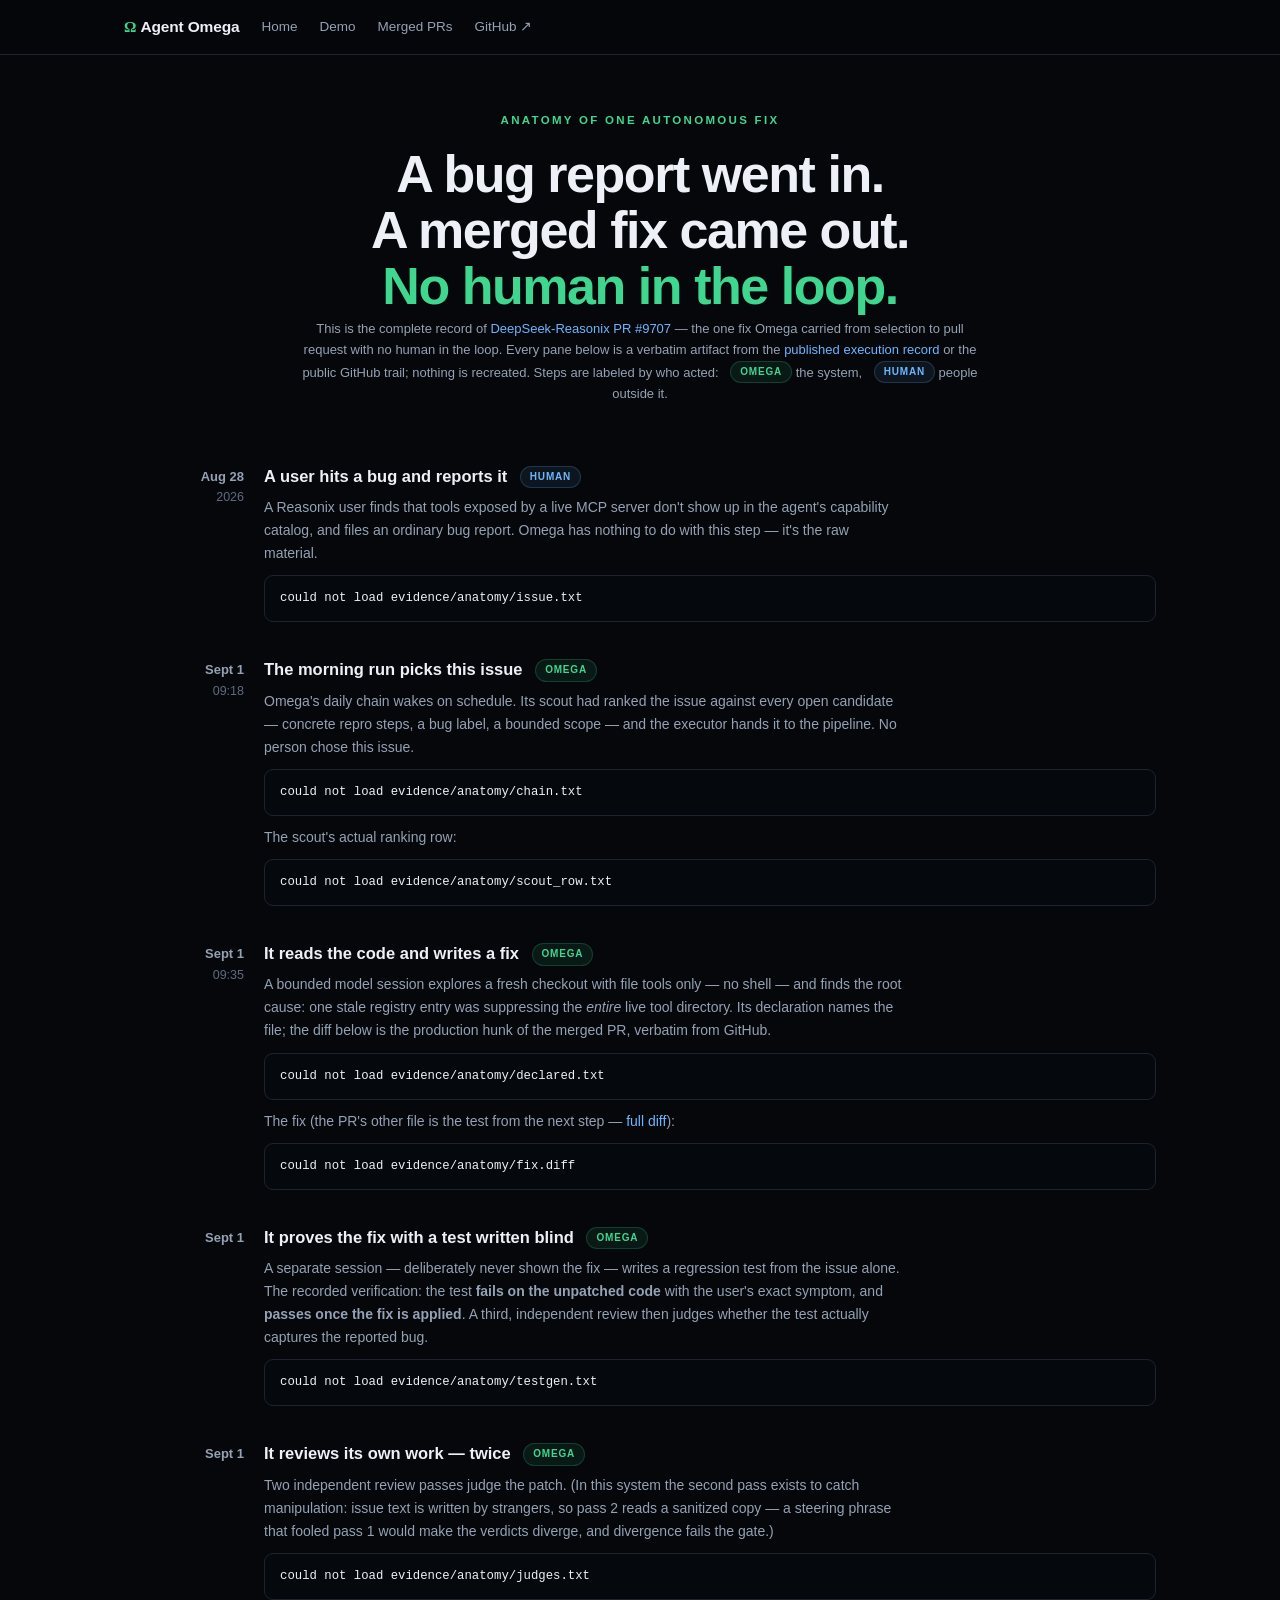
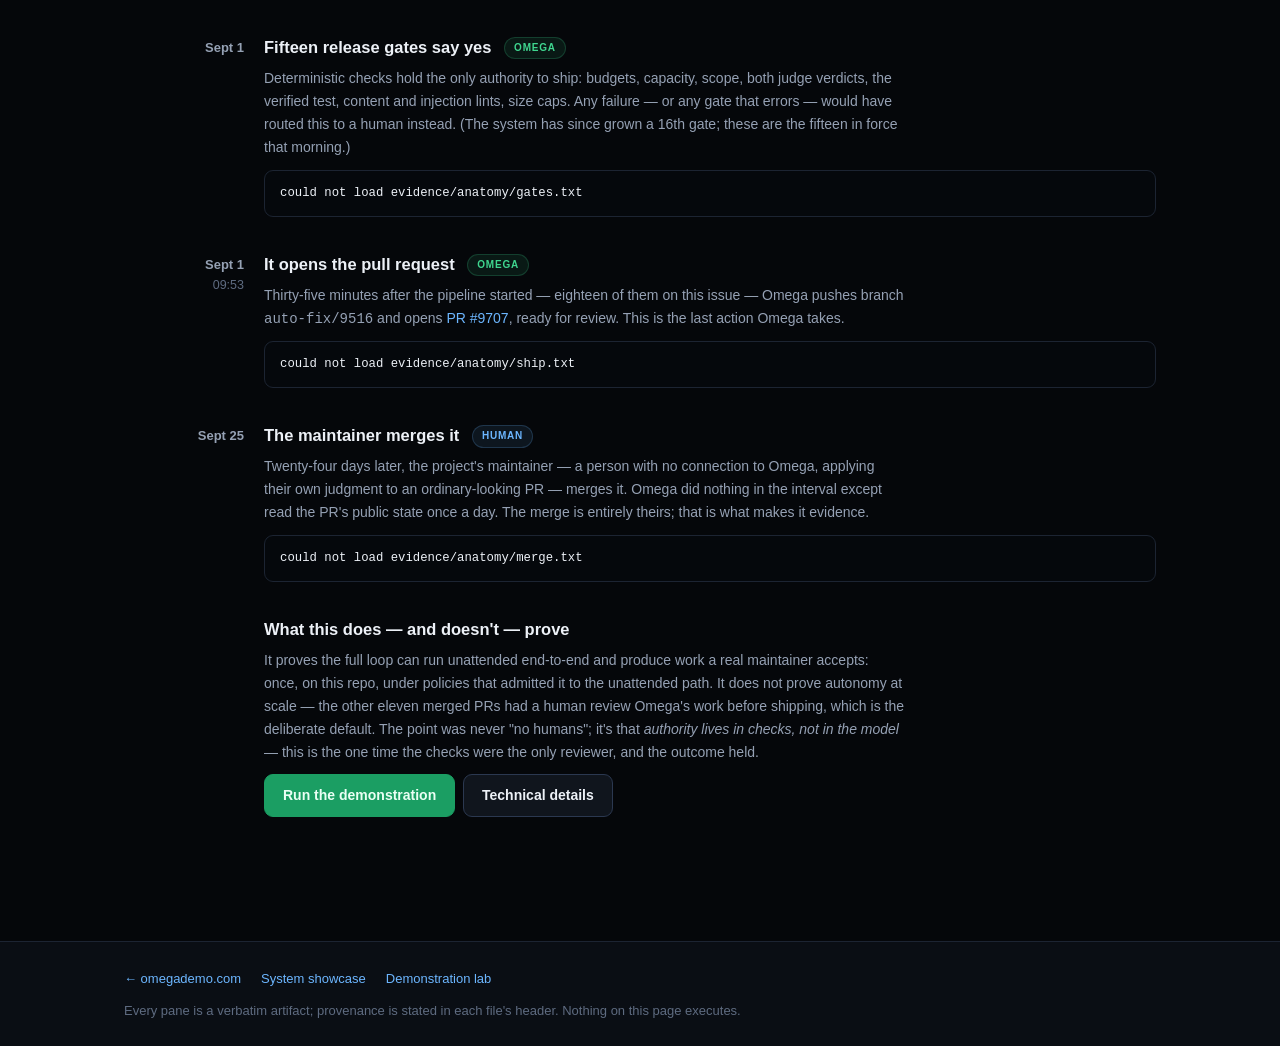
==== commit 3605a9cd: "prs: huma 1101 merged — snapshot restamped 2026-10-25" ====
--- a/site/anatomy.html
+++ b/site/anatomy.html
@@ -174,7 +174,7 @@
       <p>It proves the full loop can run unattended end-to-end and produce work
       a real maintainer accepts: once, on this repo, under policies that
       admitted it to the unattended path. It does not prove autonomy at scale —
-      the other ten merged PRs had a human review Omega's work before shipping,
+      the other eleven merged PRs had a human review Omega's work before shipping,
       which is the deliberate default. The point was never "no humans"; it's
       that <i>authority lives in checks, not in the model</i> — this is the one
       time the checks were the only reviewer, and the outcome held.</p>
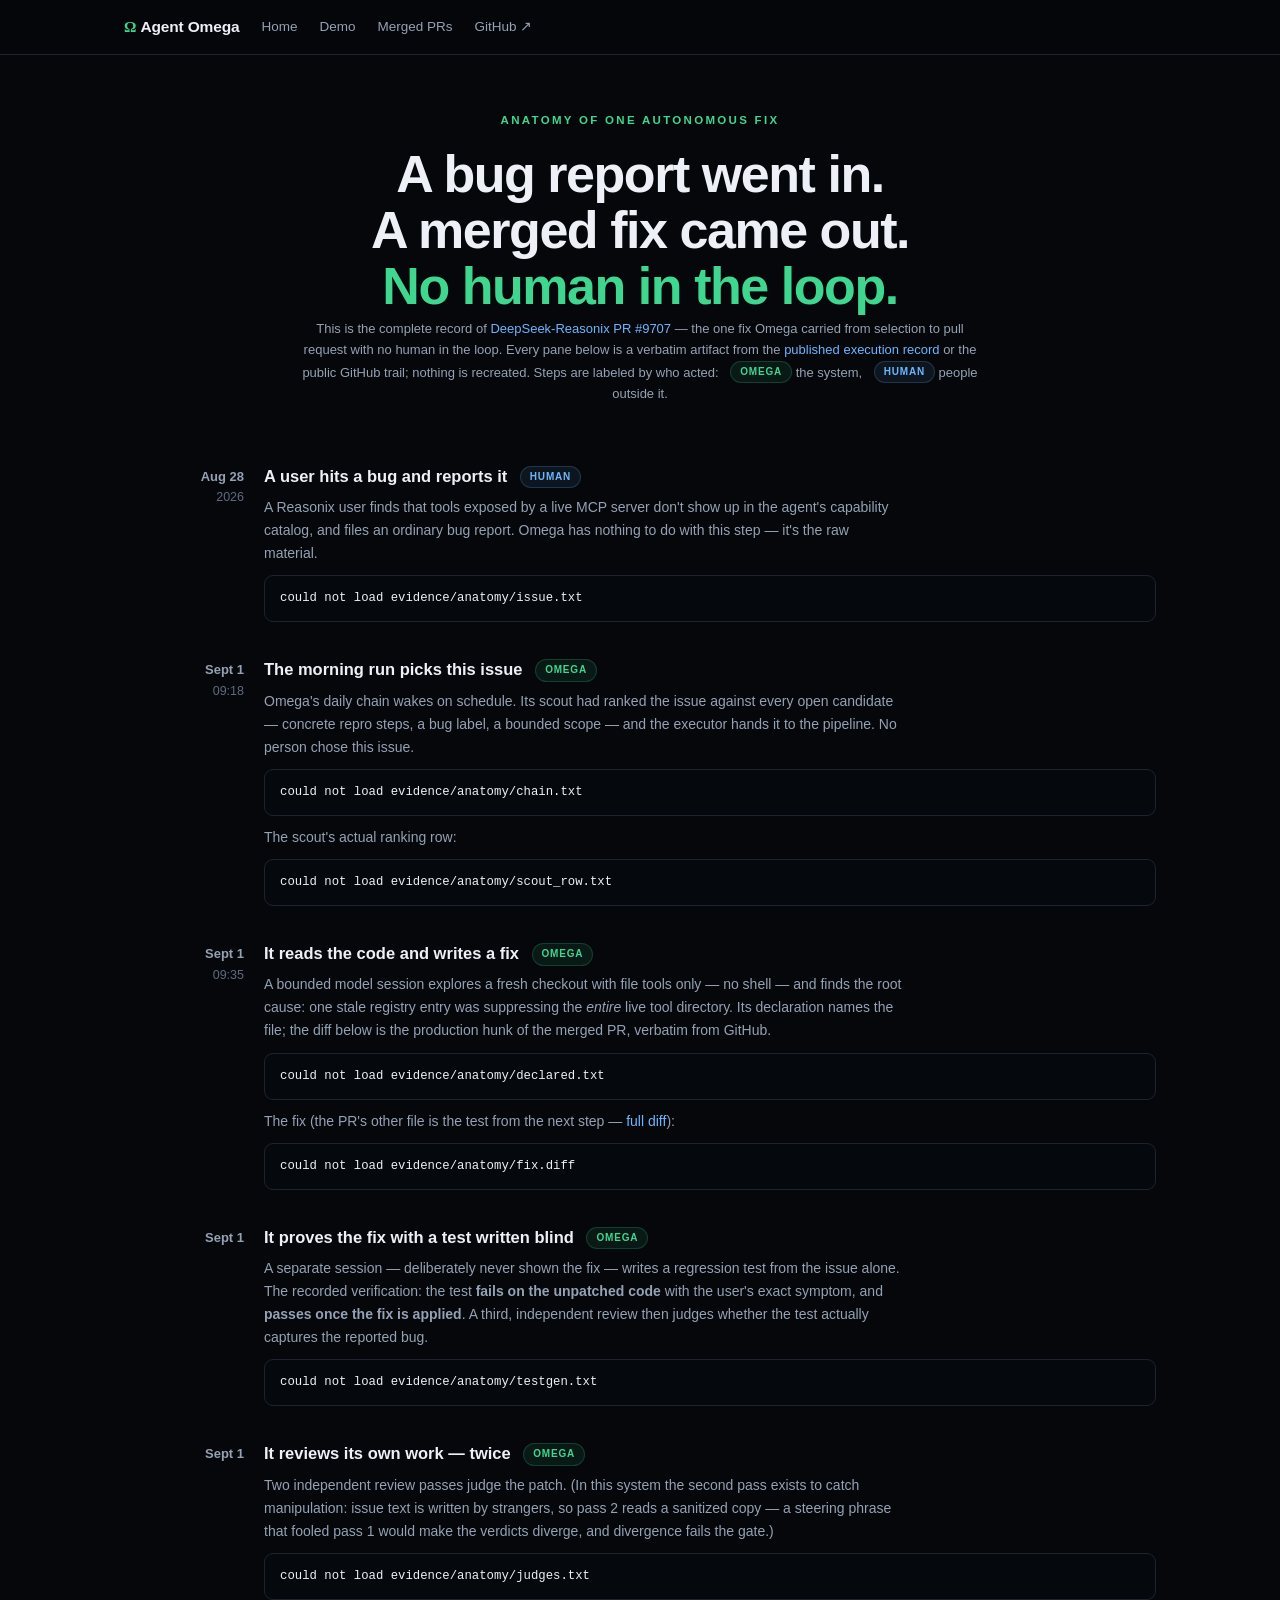
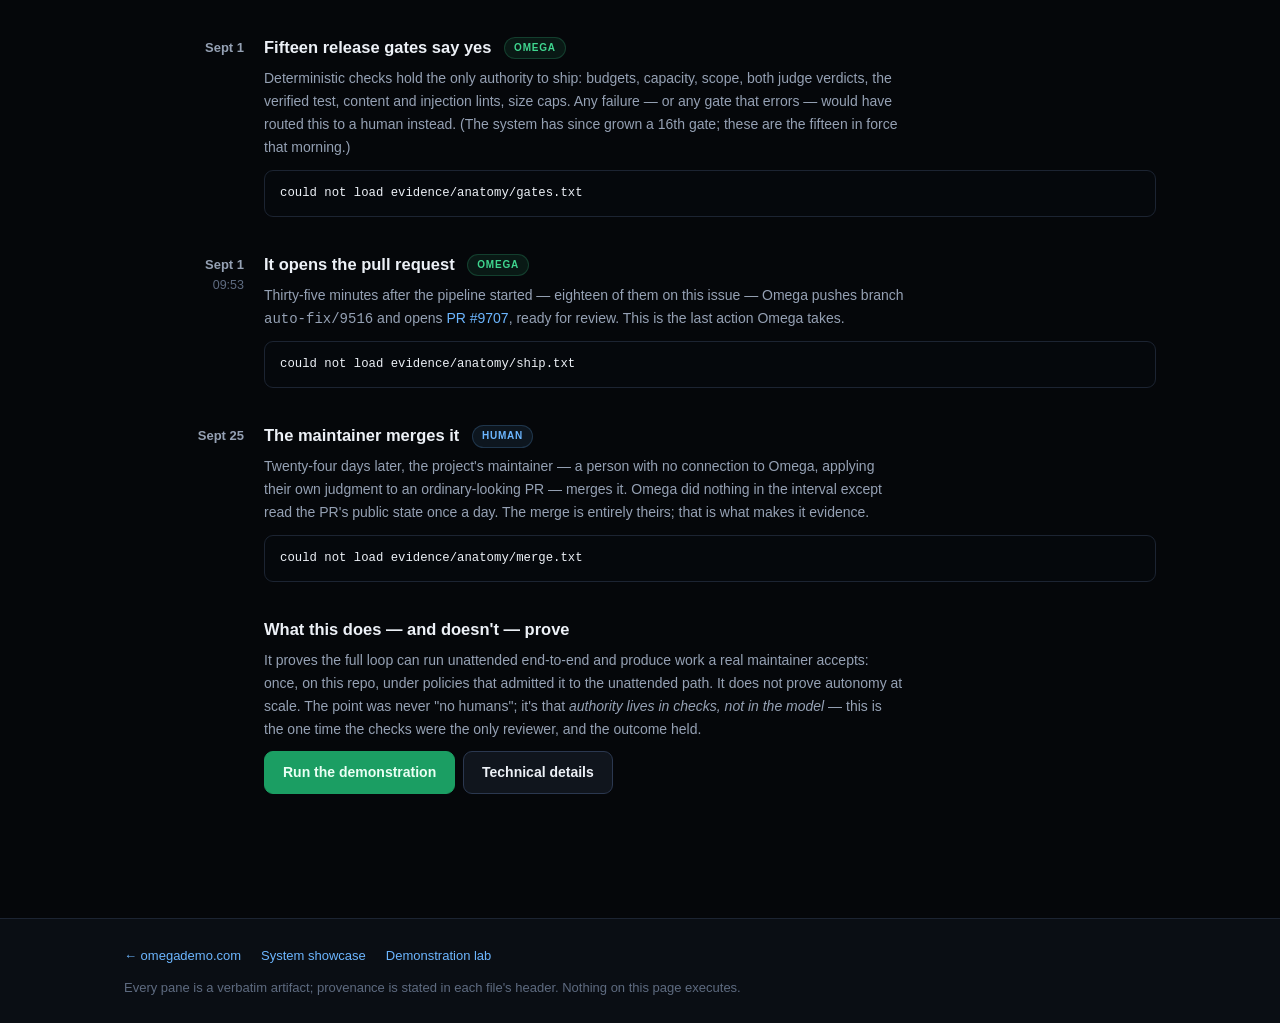
==== commit b9a495f7: "anatomy: trim closing paragraph" ====
--- a/site/anatomy.html
+++ b/site/anatomy.html
@@ -173,11 +173,10 @@
       <h3>What this does — and doesn't — prove</h3>
       <p>It proves the full loop can run unattended end-to-end and produce work
       a real maintainer accepts: once, on this repo, under policies that
-      admitted it to the unattended path. It does not prove autonomy at scale —
-      the other eleven merged PRs had a human review Omega's work before shipping,
-      which is the deliberate default. The point was never "no humans"; it's
-      that <i>authority lives in checks, not in the model</i> — this is the one
-      time the checks were the only reviewer, and the outcome held.</p>
+      admitted it to the unattended path. It does not prove autonomy at scale.
+      The point was never "no humans"; it's that <i>authority lives in checks,
+      not in the model</i> — this is the one time the checks were the only
+      reviewer, and the outcome held.</p>
       <p><a class="btn primary" href="index.html#demo">Run the demonstration</a>
          &nbsp;<a class="btn" href="index.html#details">Technical details</a></p>
     </div>
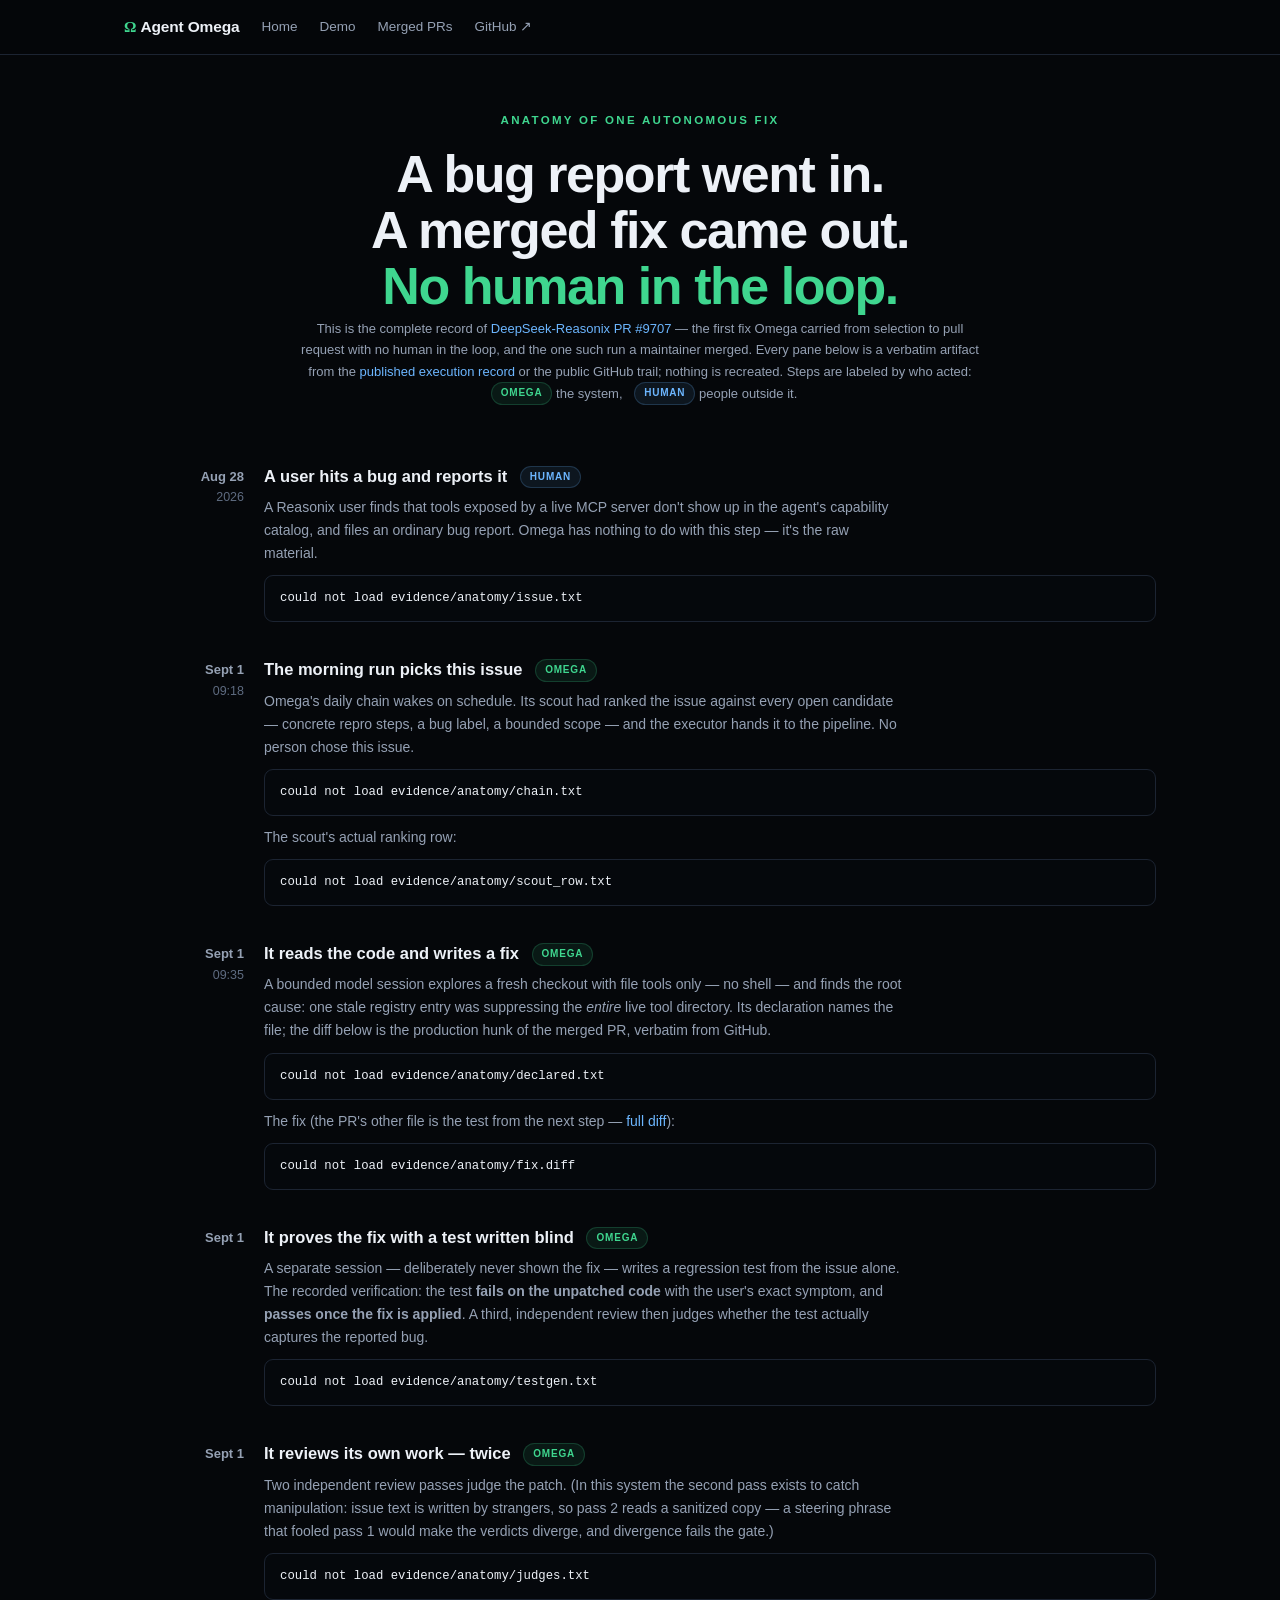
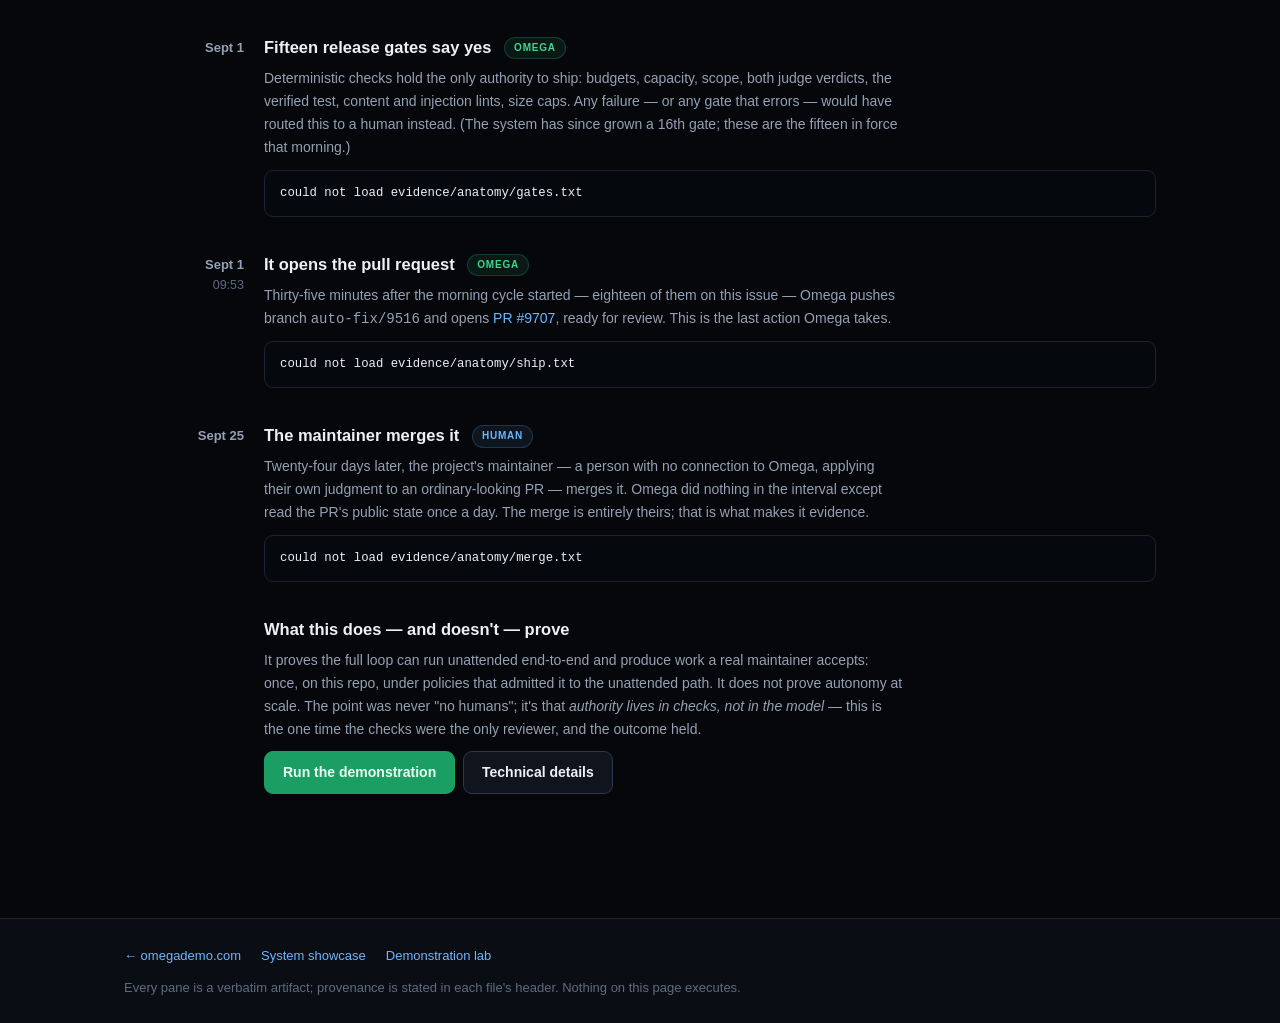
==== commit 0b1f5349: "content: correct merged/open counts, scope autonomy-uniqueness claims, cycle wording" ====
--- a/site/anatomy.html
+++ b/site/anatomy.html
@@ -36,7 +36,7 @@
 
 <header class="nav"><div class="wrapm">
   <span class="brand"><span class="om">Ω</span> Agent Omega</span>
-  <nav aria-label="Sections" style="display:contents">
+  <nav aria-label="Sections">
     <a class="nl" href="index.html">Home</a>
     <a class="nl" href="index.html#demo">Demo</a>
     <a class="nl" href="index.html#prs">Merged PRs</a>
@@ -51,8 +51,9 @@
       <span class="hl">No human in the loop.</span></h1>
   <p class="cap" style="max-width:680px">This is the complete record of
   <a href="https://github.com/esengine/DeepSeek-Reasonix/pull/9707">DeepSeek-Reasonix
-  PR #9707</a> — the one fix Omega carried from selection to pull request with
-  no human in the loop. Every pane below is a verbatim artifact from the
+  PR #9707</a> — the first fix Omega carried from selection to pull request
+  with no human in the loop, and the one such run a maintainer merged. Every
+  pane below is a verbatim artifact from the
   <a href="https://github.com/SillyZir/Agent-Omega/blob/main/examples/sample_execution_log.md">published
   execution record</a> or the public GitHub trail; nothing is recreated. Steps
   are labeled by who acted: <span class="act sys">OMEGA</span> the system,
@@ -146,7 +147,7 @@
     <div class="when"><b>Sept 1</b> 09:53</div>
     <div>
       <h3>It opens the pull request <span class="act sys">OMEGA</span></h3>
-      <p>Thirty-five minutes after the pipeline started — eighteen of them on
+      <p>Thirty-five minutes after the morning cycle started — eighteen of them on
       this issue — Omega pushes branch <span class="mono">auto-fix/9516</span>
       and opens <a href="https://github.com/esengine/DeepSeek-Reasonix/pull/9707">PR
       #9707</a>, ready for review. This is the last action Omega takes.</p>
--- a/site/style.css
+++ b/site/style.css
@@ -31,9 +31,9 @@
   .rise.d1 { animation-delay:.06s; } .rise.d2 { animation-delay:.12s; }
   .rise.d3 { animation-delay:.18s; } .rise.d4 { animation-delay:.26s; }
   [data-view].showing { animation:fadein .28s ease both; }
-  .repo, .feat, .btn, .tab, details.acc { transition:border-color .18s ease,
+  .feat, .btn, .tab, details.acc { transition:border-color .18s ease,
        transform .18s ease, box-shadow .18s ease, background .18s ease; }
-  .repo:hover, .feat:hover { transform:translateY(-2px); border-color:var(--line2);
+  .feat:hover { transform:translateY(-2px); border-color:var(--line2);
        box-shadow:0 10px 28px -16px #000; }
 }
 
@@ -45,6 +45,7 @@
 header.nav .wrapm::-webkit-scrollbar { display:none; }
 .brand { font-weight:750; color:var(--fg); font-size:15.5px; letter-spacing:-.01em; }
 .brand .om { color:var(--green); font-family:Georgia,'Times New Roman',serif; }
+header.nav nav { display:flex; gap:22px; align-items:center; }
 header.nav a.nl { color:var(--dim); font-size:13.5px; font-weight:500;
                   white-space:nowrap; }
 header.nav a.nl:hover { color:var(--fg); text-decoration:none; }
@@ -79,33 +80,10 @@
 .hero { display:grid; grid-template-columns:1.15fr .85fr; gap:44px; align-items:center;
         padding-top:72px; padding-bottom:64px; }
 .hero > * { min-width:0; }
-.stats { display:flex; gap:34px; flex-wrap:wrap; margin-top:30px; }
-a.stat { color:inherit; }
-a.stat:hover { text-decoration:none; }
-a.stat:hover span { color:var(--green); }
-.stat b { display:block; font-size:30px; font-weight:750; letter-spacing:-.02em;
-          font-variant-numeric:tabular-nums; }
-.stat b em { font-style:normal; color:var(--green); }
-.stat span { color:var(--faint); font-size:12px; text-transform:uppercase;
-             letter-spacing:.08em; }
-.repos { display:grid; grid-template-columns:1fr 1fr; gap:13px; }
-.repo { background:linear-gradient(180deg, var(--s2), var(--s1));
-        border:1px solid var(--line); border-radius:var(--r2);
-        padding:15px 16px; display:flex; gap:12px; align-items:center; }
-.av { flex:0 0 36px; height:36px; border-radius:9px; display:grid; place-items:center;
-      font:700 16px/1 var(--mono); }
-.av1 { background:#1b9e6326; color:var(--green); }
-.av2 { background:#6cb6ff22; color:var(--blue); }
-.av3 { background:#8e96f328; color:#aab2ff; }
-.av4 { background:#d9a62e22; color:var(--amber); }
-.av5 { background:#ff6f6620; color:var(--red); }
-.repo b { display:block; font-size:13.5px; letter-spacing:-.01em; }
-.repo .nn { color:var(--faint); font-size:12px; }
 .badge { display:inline-block; font-size:10.5px; padding:2px 9px; border-radius:20px;
          font-weight:700; letter-spacing:.04em; }
 .badge.m { color:var(--green); background:#3fd68f1a; border:1px solid #3fd68f33; }
 .badge.a { color:var(--blue); background:#6cb6ff1a; border:1px solid #6cb6ff33; }
-.repo.wide { grid-column:1 / -1; justify-content:space-between; }
 
 /* workflow spine */
 .spine { list-style:none; display:grid; grid-template-columns:repeat(5,1fr);
@@ -310,7 +288,6 @@
 @media (max-width: 860px) {
   section { padding:36px 18px; }
   .hero { grid-template-columns:1fr; gap:28px; padding-top:40px; padding-bottom:36px; }
-  .stats { gap:0; display:grid; grid-template-columns:1fr 1fr; row-gap:18px; }
   .demobody { grid-template-columns:1fr; }
   .steps { display:none; }
   .hidemob { display:none; }
